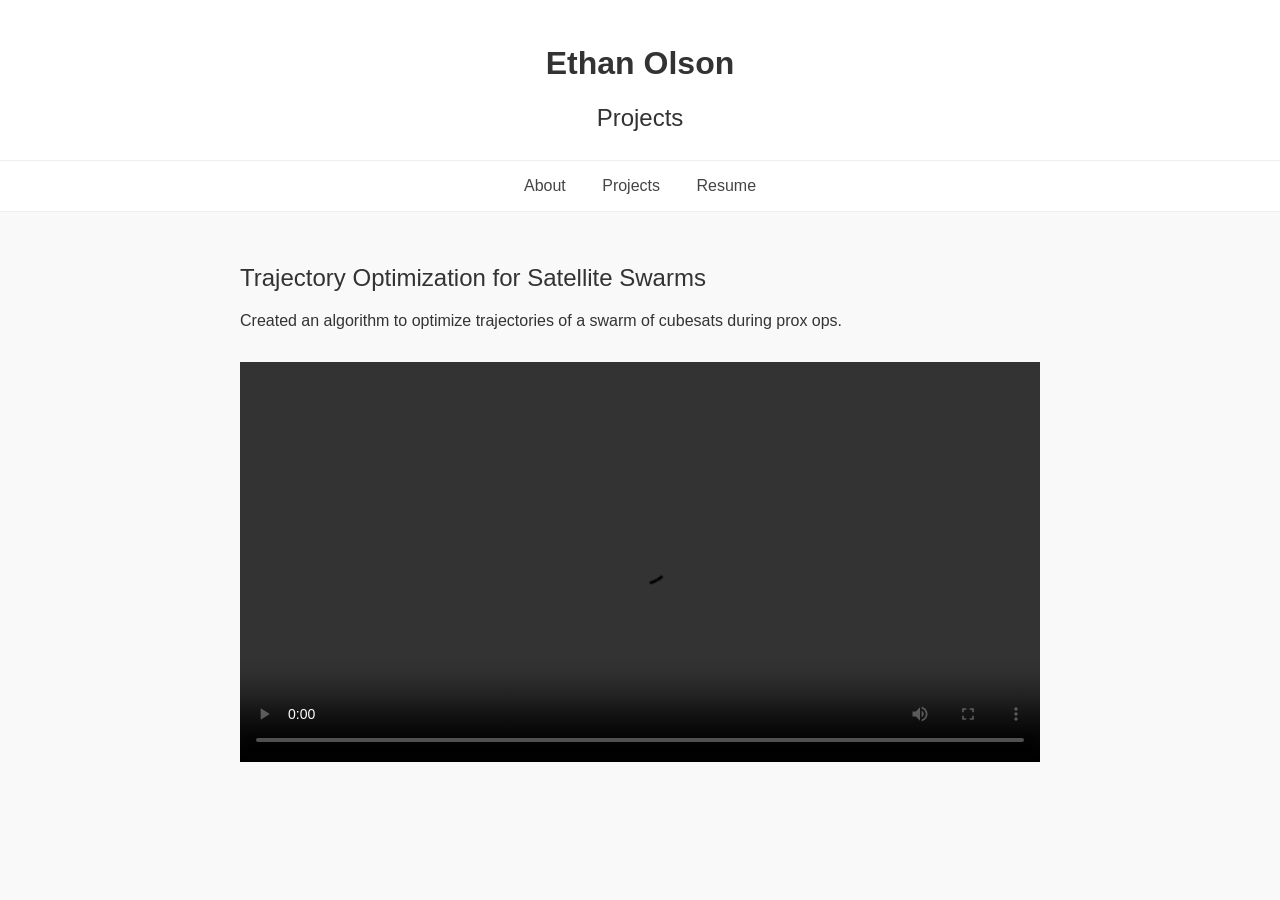
==== projects.html @ 3deae911 "Create projects.html" ====
<!DOCTYPE html>
<html lang="en">
<head>
  <meta charset="UTF-8" />
  <meta name="viewport" content="width=device-width, initial-scale=1.0" />
  <title>Projects | Ethan Olson</title>
  <link rel="icon" href="icons8-satellite-48.png" type="image/png" />
  <style>
    body {
      font-family: 'Helvetica Neue', sans-serif;
      background: #f9f9f9;
      color: #333;
      margin: 0;
    }
    header, nav {
      text-align: center;
      background: #fff;
      padding: 1.5rem 0 0.5rem;
    }
    nav {
      padding: 1rem 0;
      border-top: 1px solid #eee;
      border-bottom: 1px solid #eee;
    }
    nav a {
      margin: 0 1rem;
      text-decoration: none;
      color: #444;
      font-weight: 500;
    }
    nav a:hover {
      color: #007acc;
    }
    main {
      padding: 2rem;
      max-width: 800px;
      margin: 0 auto;
    }
    h2 {
      font-weight: 500;
    }
    video {
      margin-top: 1rem;
      width: 100%;
    }
  </style>
</head>
<body>
  <header>
    <h1>Ethan Olson</h1>
    <h2>Projects</h2>
  </header>
  <nav>
    <a href="index.html">About</a>
    <a href="projects.html">Projects</a>
    <a href="resume.html">Resume</a>
  </nav>
  <main>
    <section>
      <h2>Trajectory Optimization for Satellite Swarms</h2>
      <p>Created an algorithm to optimize trajectories of a swarm of cubesats during prox ops.</p>
      <video controls>
        <source src="TrajOptMission.mp4" type="video/mp4" />
        Your browser does not support the video tag.
      </video>
    </section>
  </main>
</body>
</html>
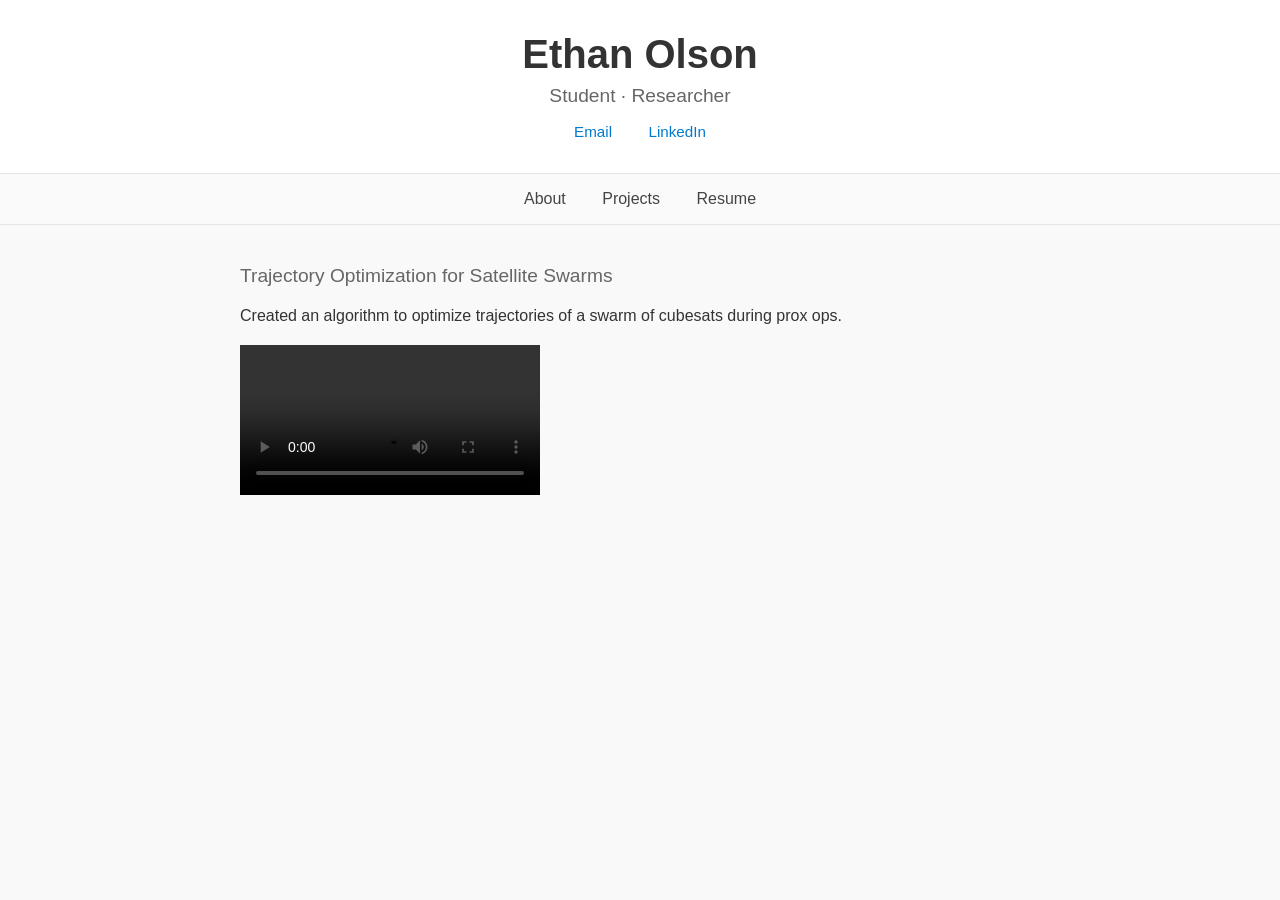
==== commit b93ff439: "Update projects.html" ====
--- a/projects.html
+++ b/projects.html
@@ -3,52 +3,96 @@
 <head>
   <meta charset="UTF-8" />
   <meta name="viewport" content="width=device-width, initial-scale=1.0" />
-  <title>Projects | Ethan Olson</title>
+  <title>Ethan Olson</title>
   <link rel="icon" href="icons8-satellite-48.png" type="image/png" />
+
   <style>
     body {
+      margin: 0;
+      padding: 0;
       font-family: 'Helvetica Neue', sans-serif;
-      background: #f9f9f9;
+      background-color: #f9f9f9;
       color: #333;
+    }
+
+    header {
+      background-color: #ffffff;
+      padding: 2rem 0;
+      text-align: center;
+      box-shadow: 0 2px 5px rgba(0, 0, 0, 0.05);
+    }
+
+    h1 {
       margin: 0;
+      font-size: 2.5rem;
+      font-weight: 600;
     }
-    header, nav {
+
+    h2 {
+      margin: 0.5rem 0;
+      font-size: 1.2rem;
+      font-weight: 300;
+      color: #666;
+    }
+
+    .links {
+      margin-top: 1rem;
+    }
+
+    .links a {
+      margin: 0 1rem;
+      text-decoration: none;
+      color: #007acc;
+      font-size: 0.95rem;
+    }
+
+    nav {
       text-align: center;
-      background: #fff;
-      padding: 1.5rem 0 0.5rem;
+      background: #fafafa;
+      padding: 1rem 0;
+      border-top: 1px solid #e5e5e5;
+      border-bottom: 1px solid #e5e5e5;
     }
-    nav {
-      padding: 1rem 0;
-      border-top: 1px solid #eee;
-      border-bottom: 1px solid #eee;
-    }
+
     nav a {
       margin: 0 1rem;
       text-decoration: none;
       color: #444;
       font-weight: 500;
     }
+
     nav a:hover {
       color: #007acc;
     }
+
     main {
       padding: 2rem;
       max-width: 800px;
       margin: 0 auto;
     }
-    h2 {
+
+    section {
+      margin-bottom: 3rem;
+    }
+
+    h3 {
       font-weight: 500;
+      margin-bottom: 0.5rem;
     }
-    video {
-      margin-top: 1rem;
-      width: 100%;
+
+    p {
+      line-height: 1.6;
     }
   </style>
 </head>
 <body>
   <header>
     <h1>Ethan Olson</h1>
-    <h2>Projects</h2>
+    <h2>Student · Researcher</h2>
+    <div class="links">
+      <a href="mailto:olson7@arizona.edu">Email</a>
+      <a href="https://www.linkedin.com/in/ethan-olson-353345222/" target="_blank">LinkedIn</a>
+    </div>
   </header>
   <nav>
     <a href="index.html">About</a>
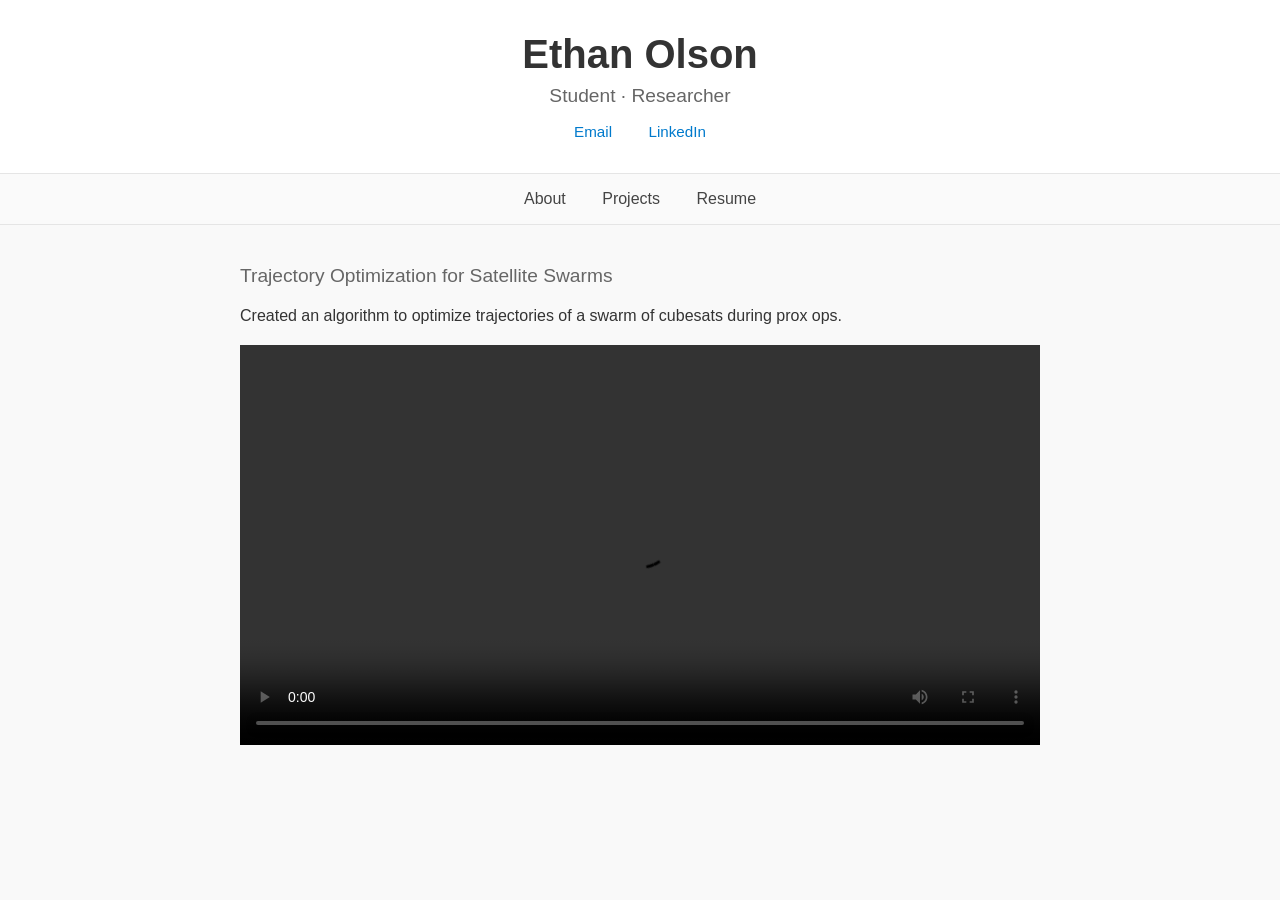
==== commit 5ced67ff: "Update projects.html" ====
--- a/projects.html
+++ b/projects.html
@@ -103,7 +103,7 @@
     <section>
       <h2>Trajectory Optimization for Satellite Swarms</h2>
       <p>Created an algorithm to optimize trajectories of a swarm of cubesats during prox ops.</p>
-      <video controls>
+      <video width="100%" controls>
         <source src="TrajOptMission.mp4" type="video/mp4" />
         Your browser does not support the video tag.
       </video>
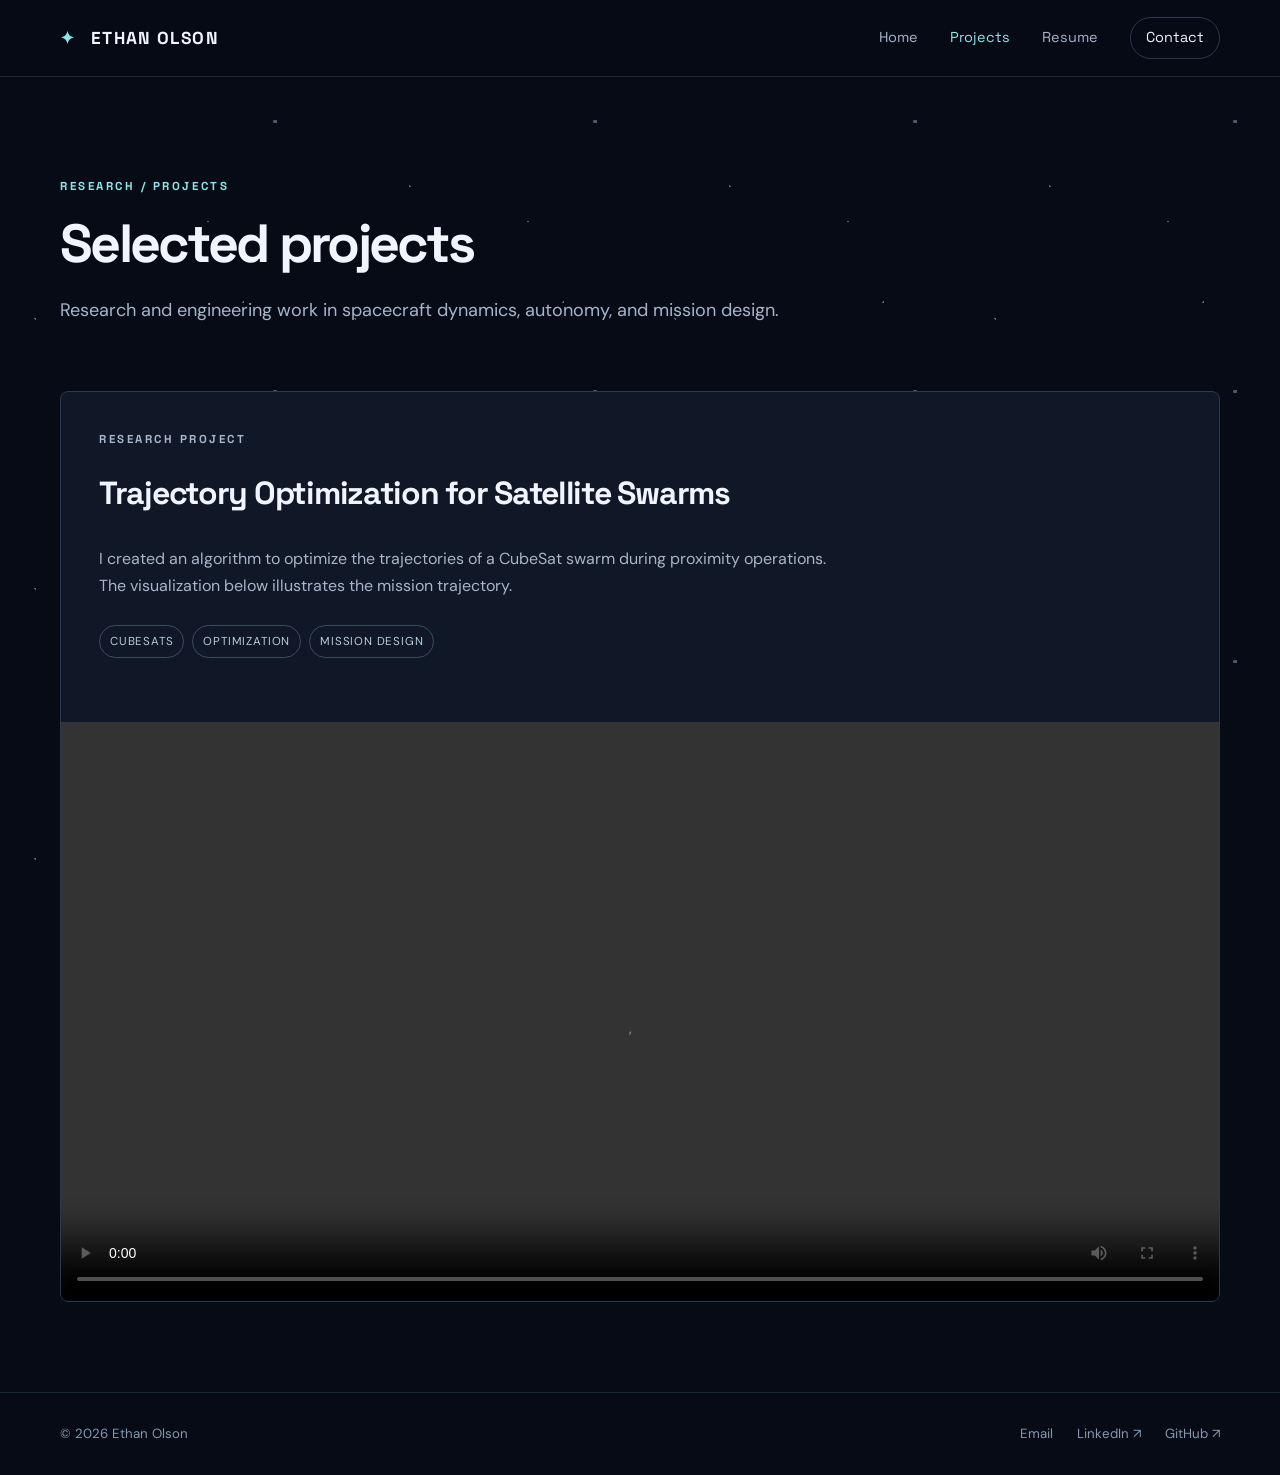
==== commit f4ad3d75: "Redesign personal website with professional space theme" ====
--- a/projects.html
+++ b/projects.html
@@ -1,113 +1,3 @@
-<!DOCTYPE html>
-<html lang="en">
-<head>
-  <meta charset="UTF-8" />
-  <meta name="viewport" content="width=device-width, initial-scale=1.0" />
-  <title>Ethan Olson</title>
-  <link rel="icon" href="icons8-satellite-48.png" type="image/png" />
-
-  <style>
-    body {
-      margin: 0;
-      padding: 0;
-      font-family: 'Helvetica Neue', sans-serif;
-      background-color: #f9f9f9;
-      color: #333;
-    }
-
-    header {
-      background-color: #ffffff;
-      padding: 2rem 0;
-      text-align: center;
-      box-shadow: 0 2px 5px rgba(0, 0, 0, 0.05);
-    }
-
-    h1 {
-      margin: 0;
-      font-size: 2.5rem;
-      font-weight: 600;
-    }
-
-    h2 {
-      margin: 0.5rem 0;
-      font-size: 1.2rem;
-      font-weight: 300;
-      color: #666;
-    }
-
-    .links {
-      margin-top: 1rem;
-    }
-
-    .links a {
-      margin: 0 1rem;
-      text-decoration: none;
-      color: #007acc;
-      font-size: 0.95rem;
-    }
-
-    nav {
-      text-align: center;
-      background: #fafafa;
-      padding: 1rem 0;
-      border-top: 1px solid #e5e5e5;
-      border-bottom: 1px solid #e5e5e5;
-    }
-
-    nav a {
-      margin: 0 1rem;
-      text-decoration: none;
-      color: #444;
-      font-weight: 500;
-    }
-
-    nav a:hover {
-      color: #007acc;
-    }
-
-    main {
-      padding: 2rem;
-      max-width: 800px;
-      margin: 0 auto;
-    }
-
-    section {
-      margin-bottom: 3rem;
-    }
-
-    h3 {
-      font-weight: 500;
-      margin-bottom: 0.5rem;
-    }
-
-    p {
-      line-height: 1.6;
-    }
-  </style>
-</head>
-<body>
-  <header>
-    <h1>Ethan Olson</h1>
-    <h2>Student · Researcher</h2>
-    <div class="links">
-      <a href="mailto:olson7@arizona.edu">Email</a>
-      <a href="https://www.linkedin.com/in/ethan-olson-353345222/" target="_blank">LinkedIn</a>
-    </div>
-  </header>
-  <nav>
-    <a href="index.html">About</a>
-    <a href="projects.html">Projects</a>
-    <a href="resume.html">Resume</a>
-  </nav>
-  <main>
-    <section>
-      <h2>Trajectory Optimization for Satellite Swarms</h2>
-      <p>Created an algorithm to optimize trajectories of a swarm of cubesats during prox ops.</p>
-      <video width="100%" controls>
-        <source src="TrajOptMission.mp4" type="video/mp4" />
-        Your browser does not support the video tag.
-      </video>
-    </section>
-  </main>
-</body>
-</html>
+<!doctype html>
+<html lang="en"><head><meta charset="utf-8"><meta name="viewport" content="width=device-width,initial-scale=1"><meta name="theme-color" content="#070b16"><meta name="description" content="Explore Ethan Olson's spacecraft research projects."><title>Projects | Ethan Olson</title><link rel="icon" href="https://raw.githubusercontent.com/artemis-17/Website/main/icons8-satellite-48.png" type="image/png"><link rel="stylesheet" href="style.css"></head><body><header class="site-header"><div class="shell header-inner"><a class="brand" href="index.html"><span class="brand-mark">✦</span> ETHAN OLSON</a><nav class="nav" aria-label="Main navigation"><a href="index.html">Home</a><a href="projects.html" aria-current="page">Projects</a><a href="resume.html">Resume</a><a class="contact-link" href="mailto:olson7@arizona.edu">Contact</a></nav></div></header><main class="shell"><section class="page-hero"><p class="eyebrow">Research / Projects</p><h1>Selected projects</h1><p>Research and engineering work in spacecraft dynamics, autonomy, and mission design.</p></section><article class="project-panel"><div class="project-content"><p class="eyebrow">Research project</p><h2>Trajectory Optimization for Satellite Swarms</h2><p>I created an algorithm to optimize the trajectories of a CubeSat swarm during proximity operations. The visualization below illustrates the mission trajectory.</p><div class="tag-row"><span class="tag">CUBESATS</span><span class="tag">OPTIMIZATION</span><span class="tag">MISSION DESIGN</span></div></div><video class="project-video" controls preload="metadata" playsinline aria-label="Satellite swarm trajectory optimization mission visualization"><source src="https://raw.githubusercontent.com/artemis-17/Website/main/TrajOptMission.mp4" type="video/mp4">Your browser does not support embedded video. <a href="https://github.com/artemis-17/Website/blob/main/TrajOptMission.mp4">View the mission video</a>.</video></article></main><footer class="footer"><div class="shell footer-inner"><span>© <span id="year">2026</span> Ethan Olson</span><div class="footer-links"><a href="mailto:olson7@arizona.edu">Email</a><a href="https://www.linkedin.com/in/ethan-olson-353345222/" target="_blank" rel="noopener noreferrer">LinkedIn ↗</a><a href="https://github.com/artemis-17" target="_blank" rel="noopener noreferrer">GitHub ↗</a></div></div></footer><script>document.getElementById('year').textContent=new Date().getFullYear()</script></body></html>
+
--- a/style.css
+++ b/style.css
@@ -0,0 +1,23 @@
+@import url('https://fonts.googleapis.com/css2?family=DM+Sans:wght@400;500;600;700&family=Space+Grotesk:wght@400;500;600;700&display=swap');
+:root{color-scheme:dark;--bg:#070b16;--panel:#101827;--line:#2b3850;--text:#f1f5ff;--muted:#a7b5ca;--cyan:#88e8eb;--gold:#efc18f}
+*{box-sizing:border-box}html{scroll-behavior:smooth}body{margin:0;background:var(--bg);color:var(--text);font-family:'DM Sans',sans-serif;line-height:1.65;overflow-x:hidden}body:before{content:'';position:fixed;inset:0;pointer-events:none;z-index:-1;background-image:radial-gradient(1px 1px at 11% 18%,#fff 98%,transparent),radial-gradient(1px 1px at 76% 12%,#fff 98%,transparent),radial-gradient(2px 2px at 86% 45%,#b4d3ff 98%,transparent),radial-gradient(1px 1px at 28% 69%,#fff 98%,transparent),radial-gradient(1px 1px at 65% 82%,#fff 98%,transparent);background-size:320px 270px;opacity:.38}a{color:inherit;text-decoration:none}a:focus-visible{outline:2px solid var(--cyan);outline-offset:5px}h1,h2,h3,p{margin-top:0}h1,h2,h3,.brand,.nav{font-family:'Space Grotesk',sans-serif}.shell{width:min(1160px,calc(100% - 48px));margin:auto}.site-header{border-bottom:1px solid rgba(145,184,218,.16);background:rgba(7,11,22,.8);backdrop-filter:blur(16px);position:sticky;top:0;z-index:5}.header-inner{display:flex;justify-content:space-between;align-items:center;min-height:76px;gap:24px}.brand{font-size:1.08rem;font-weight:700;letter-spacing:.08em}.brand-mark{color:var(--cyan);margin-right:10px}.nav{display:flex;align-items:center;gap:32px;font-size:.9rem;color:var(--muted)}.nav a:hover,.nav a[aria-current=page]{color:var(--cyan)}.nav .contact-link{color:var(--text);border:1px solid var(--line);padding:8px 15px;border-radius:999px}.eyebrow{font-family:'Space Grotesk',sans-serif;text-transform:uppercase;letter-spacing:.22em;font-size:.72rem;font-weight:700;color:var(--cyan);margin-bottom:18px}.hero{position:relative;min-height:660px;display:grid;grid-template-columns:1.1fr .9fr;align-items:center;gap:30px;padding:72px 0 96px}.hero-copy{position:relative;z-index:2}.hero h1{font-size:clamp(3.6rem,7vw,6.8rem);line-height:1.02;letter-spacing:-.075em;margin-bottom:27px;max-width:760px}.hero h1 em{font-style:normal;color:var(--cyan)}.lede{font-size:1.14rem;color:var(--muted);max-width:560px}.actions{display:flex;gap:14px;flex-wrap:wrap;margin-top:35px}.button{display:inline-flex;align-items:center;justify-content:center;gap:10px;min-height:48px;padding:11px 22px;border-radius:5px;font-family:'Space Grotesk',sans-serif;font-size:.87rem;font-weight:700;transition:transform .2s,background .2s}.button:hover{transform:translateY(-3px)}.button.primary{background:var(--cyan);color:#06121b}.button.secondary{border:1px solid #52657e;color:var(--text)}.button.secondary:hover{background:#182438}.orbit-art{height:480px;position:relative;overflow:visible}.orbit-art:before{content:'';position:absolute;width:490px;height:490px;border:1px solid rgba(122,179,214,.22);border-radius:50%;left:50%;top:50%;transform:translate(-50%,-50%) rotate(-24deg) scaleY(.58)}.orbit-art:after{content:'';position:absolute;width:660px;height:660px;border:1px solid rgba(122,179,214,.11);border-radius:50%;left:50%;top:50%;transform:translate(-50%,-50%) rotate(-24deg) scaleY(.58)}.planet{position:absolute;width:340px;height:340px;left:50%;top:50%;transform:translate(-50%,-50%);border-radius:50%;background:radial-gradient(circle at 28% 26%,#c3f0ea 0%,#67b4bd 18%,#2e718b 42%,#173a66 65%,#091529 82%);box-shadow:inset -32px -25px 38px rgba(2,9,29,.6),0 0 70px rgba(75,177,207,.22),0 0 160px rgba(30,119,178,.12)}.planet:after{content:'';position:absolute;inset:12%;border-radius:50%;background:repeating-linear-gradient(160deg,transparent 0 35px,rgba(190,239,227,.07) 38px 48px,transparent 56px 80px);filter:blur(9px)}.moon{position:absolute;width:28px;height:28px;border-radius:50%;top:16%;right:10%;background:radial-gradient(circle at 30% 30%,#fff,#aac4d4 45%,#4d6479);box-shadow:0 0 18px #b0e2ed}.satellite{position:absolute;left:6%;bottom:16%;font-size:35px;transform:rotate(-30deg);filter:drop-shadow(0 0 12px #86dce8)}.art-label{position:absolute;right:0;bottom:10%;font-family:'Space Grotesk',sans-serif;font-size:.7rem;letter-spacing:.2em;color:#89a4bb}.section{padding:88px 0;border-top:1px solid rgba(145,184,218,.16)}.section-heading{display:flex;justify-content:space-between;align-items:end;gap:30px;margin-bottom:34px}.section h2,.page-hero h1{font-size:clamp(2.2rem,4.2vw,4rem);line-height:1.12;letter-spacing:-.05em;margin-bottom:0}.section-intro{max-width:580px;color:var(--muted)}.text-link{color:var(--cyan);font-family:'Space Grotesk',sans-serif;font-weight:700;font-size:.88rem;white-space:nowrap}.text-link:hover{text-decoration:underline}.grid{display:grid;grid-template-columns:repeat(3,1fr);gap:18px}.card{background:linear-gradient(145deg,rgba(25,39,61,.9),rgba(12,20,34,.9));border:1px solid var(--line);border-radius:8px;padding:28px;min-height:230px}.card .number{font-family:'Space Grotesk',sans-serif;color:var(--gold);font-size:.72rem;letter-spacing:.16em}.card h3{font-size:1.35rem;line-height:1.25;margin:32px 0 12px}.card p{color:var(--muted);font-size:.94rem;margin-bottom:0}.feature{display:grid;grid-template-columns:1fr 1fr;gap:48px;align-items:center}.feature-visual{background:radial-gradient(circle at 50% 55%,rgba(44,166,191,.25),transparent 54%),#111d31;border:1px solid var(--line);border-radius:8px;min-height:330px;display:grid;place-items:center;position:relative;overflow:hidden}.feature-visual .ring{width:240px;height:240px;border:1px dashed #5493a9;border-radius:50%;position:absolute;transform:rotate(-24deg) scaleY(.5)}.feature-visual .ring:nth-child(2){width:320px;height:320px;transform:rotate(25deg) scaleY(.55)}.feature-visual .core{width:90px;height:90px;border-radius:50%;background:radial-gradient(circle at 28% 26%,#b8e9e3,#3b8c9c 48%,#152849);box-shadow:0 0 30px #489bb077}.feature-visual .node{position:absolute;width:9px;height:9px;border-radius:50%;background:var(--cyan);box-shadow:0 0 15px var(--cyan)}.feature-visual .node.one{top:25%;left:29%}.feature-visual .node.two{top:65%;right:22%}.feature-visual .node.three{bottom:21%;left:40%}.feature-copy p{color:var(--muted)}.tag-row{display:flex;gap:8px;flex-wrap:wrap;margin:26px 0}.tag{font-size:.72rem;letter-spacing:.07em;border:1px solid #3a4e62;color:#b8ccda;border-radius:50px;padding:6px 10px}.cta{background:linear-gradient(110deg,#172c42,#101928);border:1px solid #38536a;border-radius:8px;padding:50px;display:flex;align-items:center;justify-content:space-between;gap:26px}.cta h2{font-size:clamp(2rem,4vw,3.2rem);letter-spacing:-.05em;margin-bottom:8px}.cta p{color:var(--muted);margin:0}.footer{border-top:1px solid rgba(145,184,218,.16);padding:30px 0;color:#8598ae;font-size:.83rem}.footer-inner{display:flex;justify-content:space-between;gap:24px}.footer-links{display:flex;gap:24px}.footer a:hover{color:var(--cyan)}.page-hero{padding:100px 0 65px;max-width:780px}.page-hero p:last-child{font-size:1.13rem;color:var(--muted);margin:22px 0 0}.project-panel{border:1px solid var(--line);background:#101827;border-radius:8px;overflow:hidden;margin-bottom:90px}.project-content{padding:38px}.project-content h2{font-size:2rem;letter-spacing:-.04em}.project-content p{color:var(--muted);max-width:750px}.project-video{width:100%;display:block;max-height:620px;background:#070b16}.resume-list{display:grid;gap:16px;margin-bottom:90px}.resume-item{padding:28px;border:1px solid var(--line);background:var(--panel);border-radius:8px;display:grid;grid-template-columns:180px 1fr;gap:20px}.resume-item .label{color:var(--cyan);font-family:'Space Grotesk',sans-serif;font-size:.8rem;text-transform:uppercase;letter-spacing:.15em}.resume-item h2{font-size:1.3rem;margin-bottom:8px}.resume-item p{color:var(--muted);margin:0}.note{font-size:.85rem;color:var(--muted);margin-top:20px}@media(max-width:800px){.hero{grid-template-columns:1fr;min-height:auto;padding:80px 0 35px}.orbit-art{height:360px;grid-row:1}.planet{width:260px;height:260px}.orbit-art:before{width:360px;height:360px}.orbit-art:after{width:450px;height:450px}.hero-copy{text-align:center}.lede{margin:auto}.actions{justify-content:center}.grid,.feature{grid-template-columns:1fr}.feature-visual{min-height:270px}.section{padding:65px 0}}@media(max-width:560px){.shell{width:min(100% - 32px,1160px)}.header-inner{min-height:68px}.brand{font-size:.92rem}.nav{gap:15px;font-size:.78rem}.nav .contact-link{display:none}.hero h1{font-size:3.6rem}.orbit-art{height:310px}.planet{width:225px;height:225px}.orbit-art:before{width:315px;height:315px}.orbit-art:after{width:390px;height:390px}.section-heading{display:block}.section-heading .text-link{display:inline-block;margin-top:16px}.cta{padding:30px;display:block}.cta .button{margin-top:25px}.footer-inner{display:block}.footer-links{margin-top:12px}.resume-item{grid-template-columns:1fr}.page-hero{padding:75px 0 45px}.project-content{padding:24px}}@media(prefers-reduced-motion:reduce){html{scroll-behavior:auto}.button{transition:none}}
+
+/* Professional refinement */
++:root{--bg:#0b1220;--panel:#121d2d;--line:#304056;--cyan:#9bcbd3;--gold:#9bcbd3}
++body{background:var(--bg)}
++body:before{opacity:.15}
++.site-header{background:rgba(11,18,32,.94)}
++.brand{letter-spacing:.035em}
++.brand-mark{font-size:.8em}
++.eyebrow{letter-spacing:.15em}
++.hero{min-height:600px}
++.hero h1{font-size:clamp(3.1rem,5.8vw,5.6rem);letter-spacing:-.055em}
++.hero h1 em{color:#bbdbe0}
++.orbit-art{opacity:.78}
++.planet{background:radial-gradient(circle at 28% 26%,#b8d9dc 0%,#6a9ba6 20%,#315a73 47%,#1b304f 68%,#0b1729 83%);box-shadow:inset -32px -25px 38px rgba(2,9,29,.65),0 0 70px rgba(75,130,160,.16)}
++.card{background:#121d2d;min-height:210px}
++.card h3{margin-top:25px}
++.cta{background:#132238}
++.button.primary{background:#b5d6dc}
++@media(max-width:800px){.hero{min-height:auto}}
++
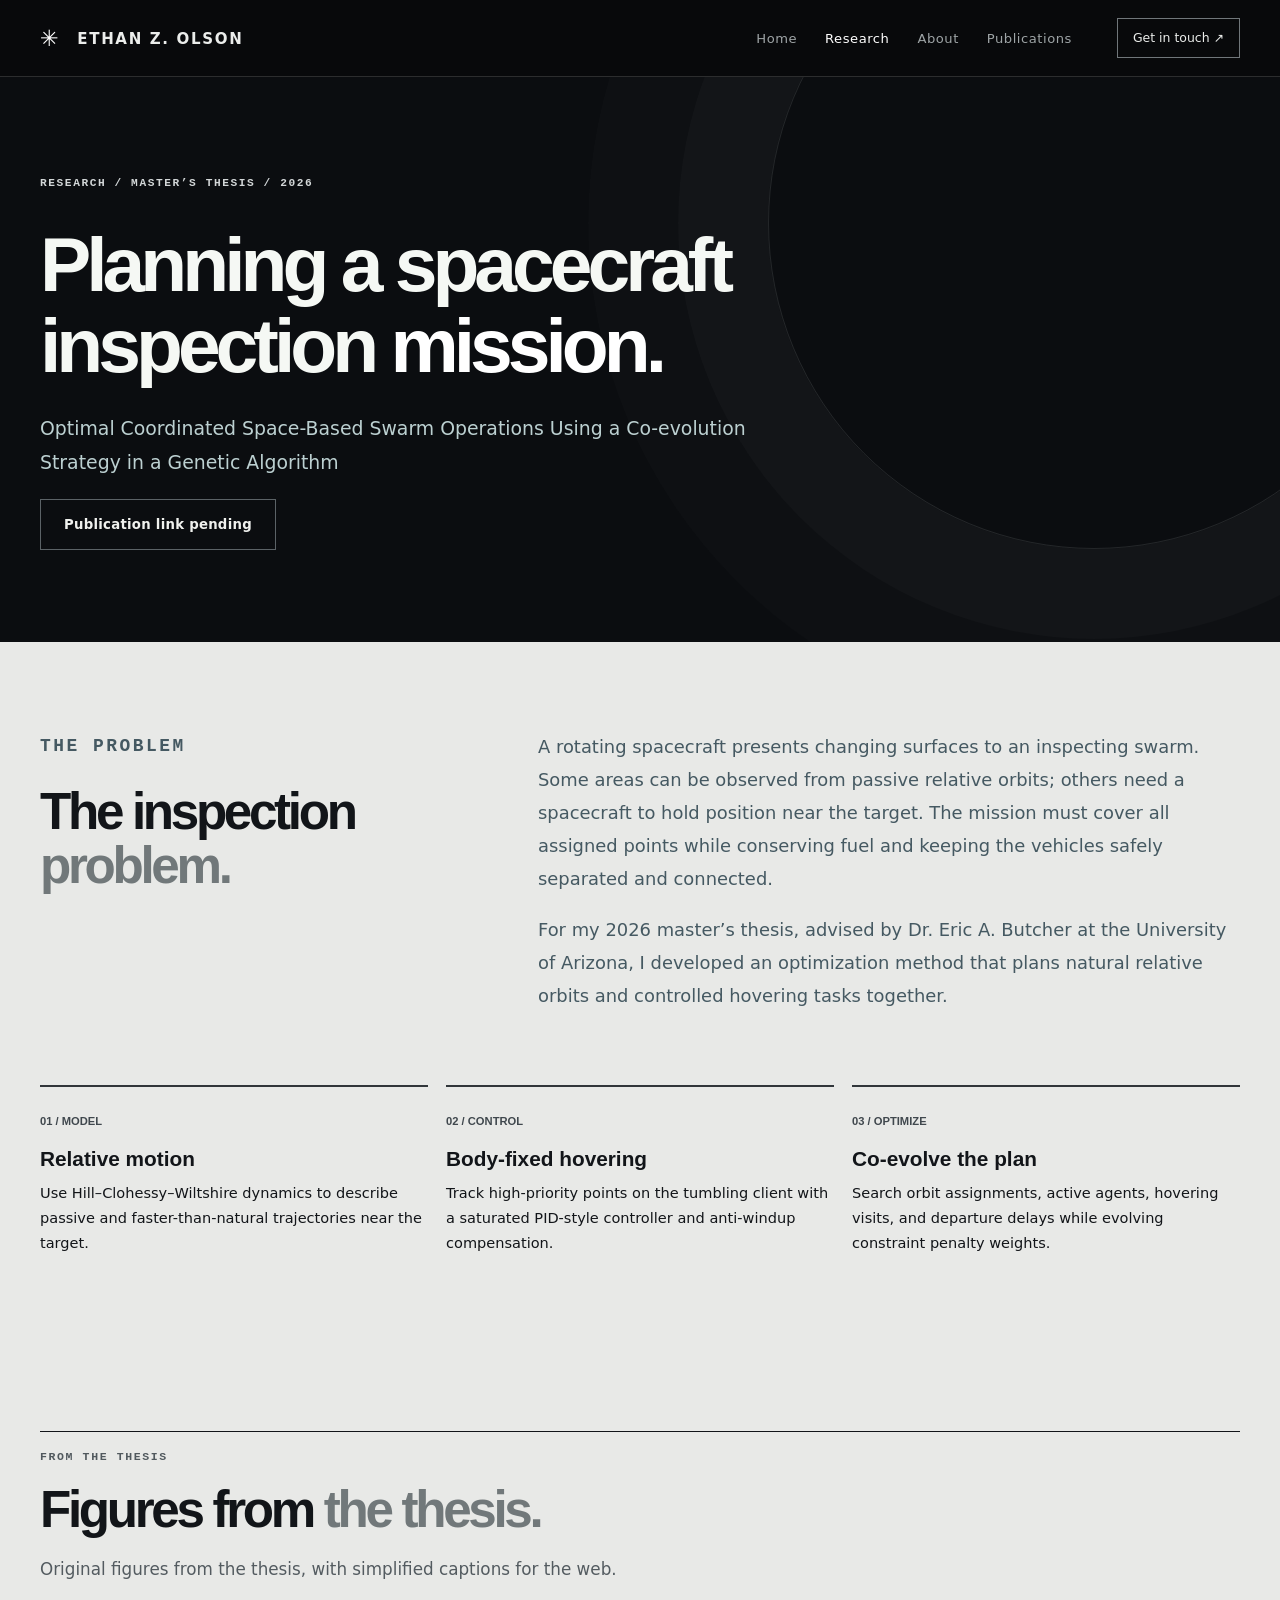
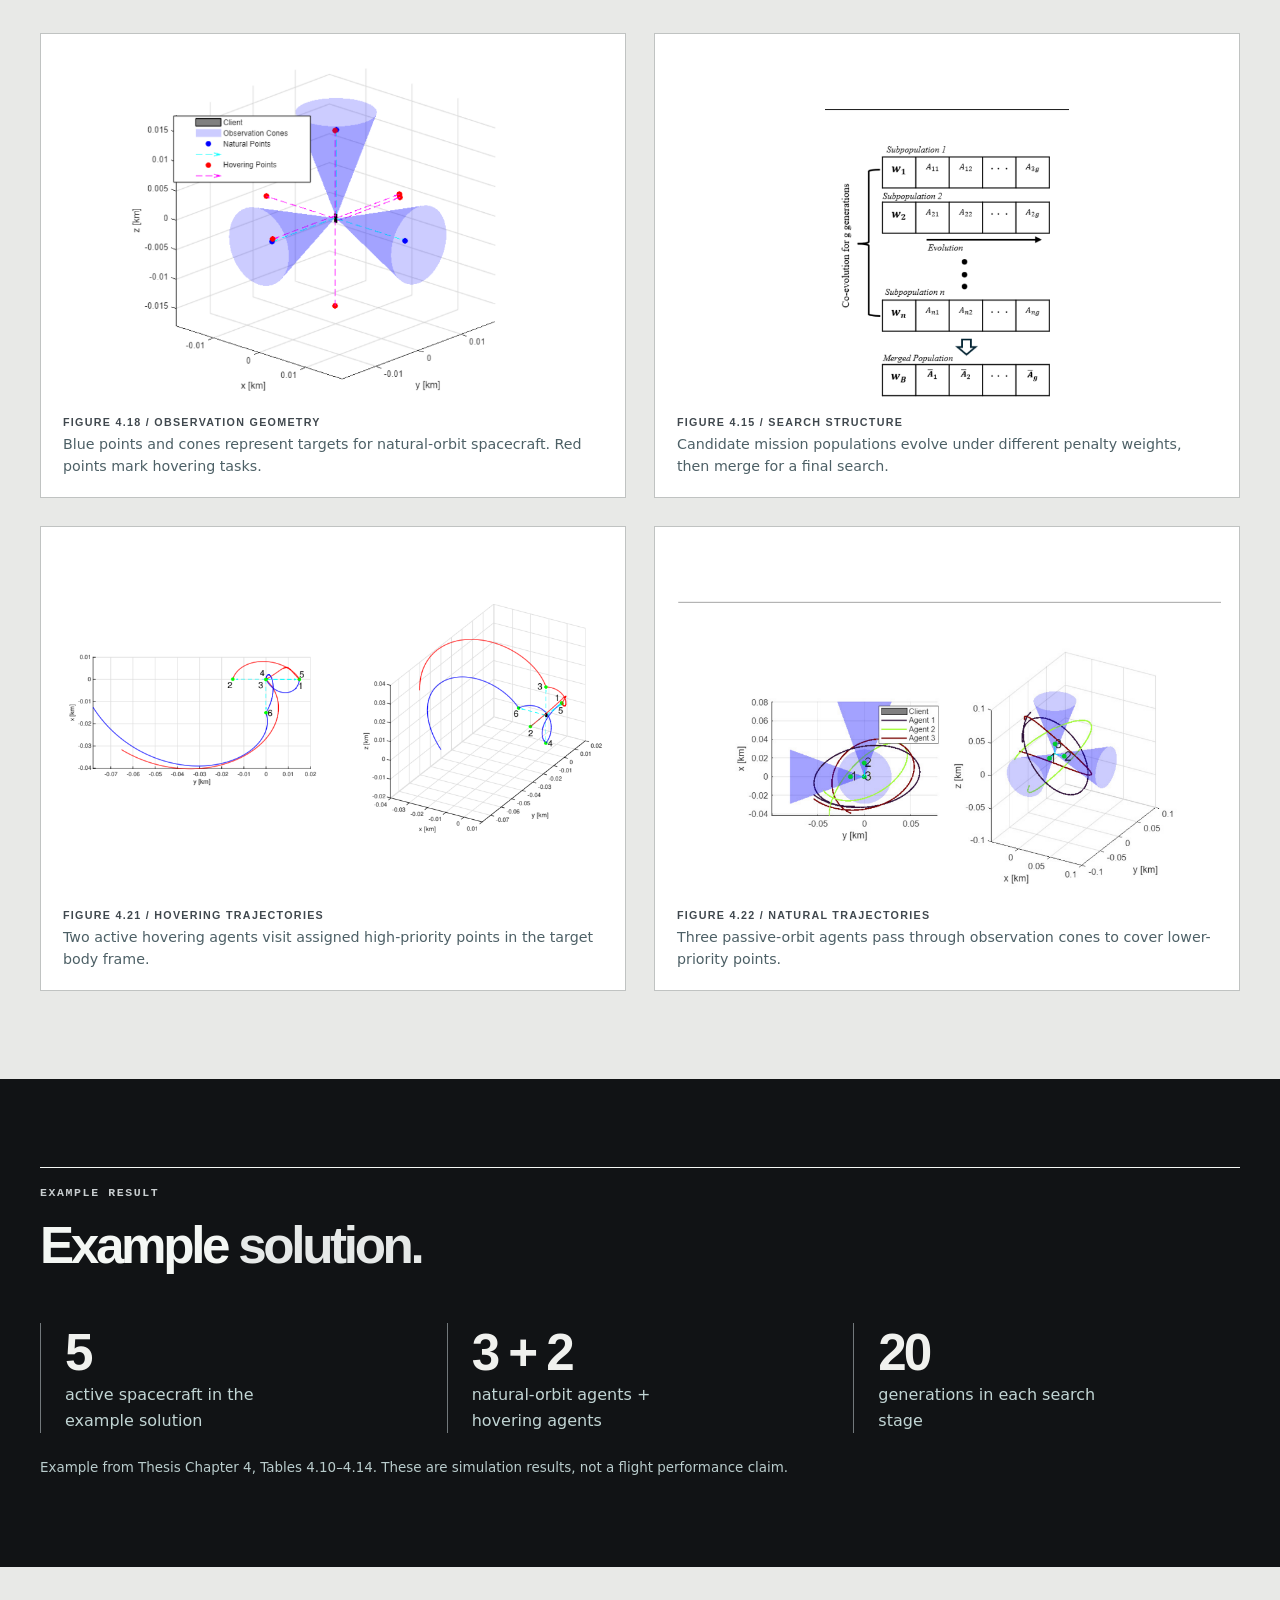
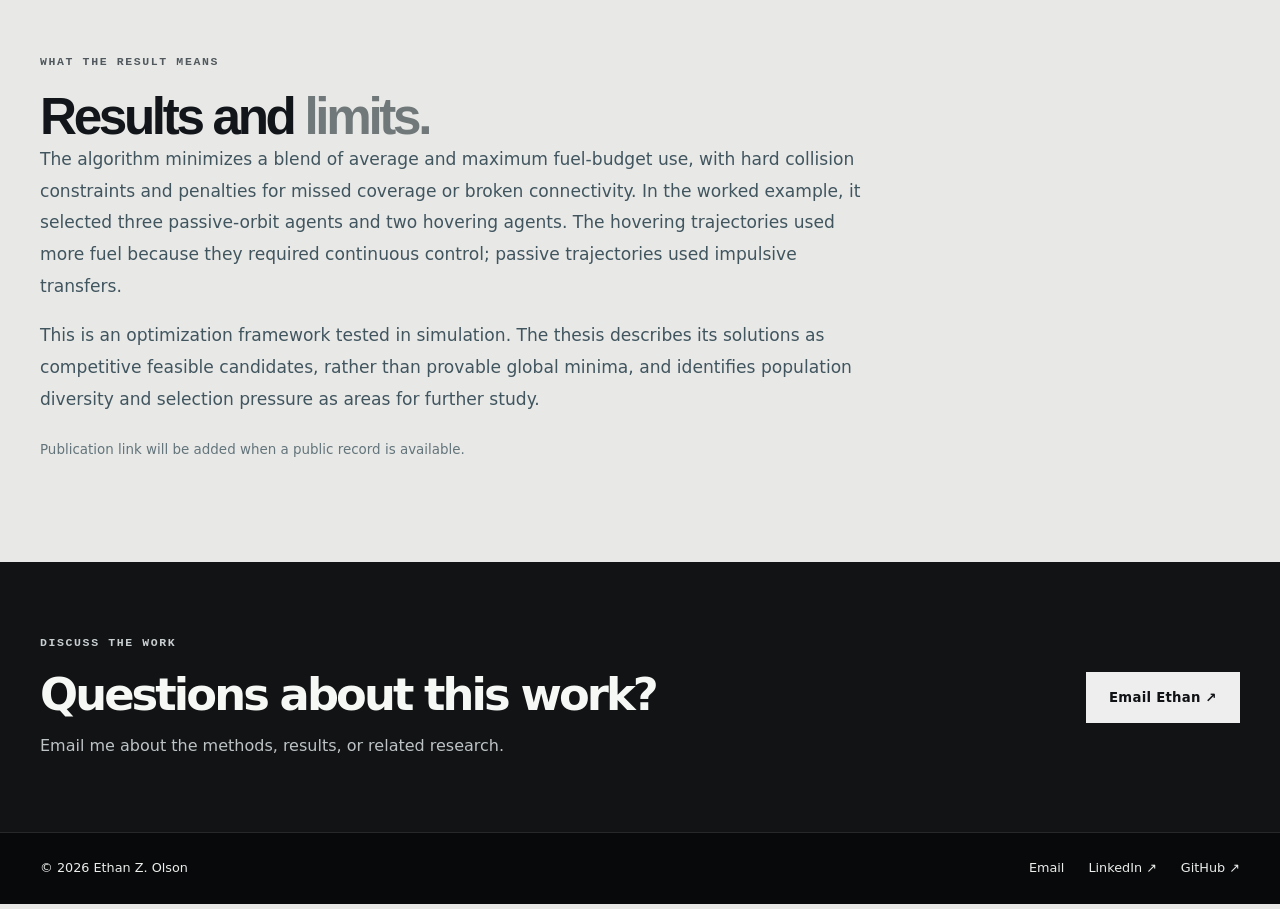
==== commit 351caf3c: "Redesign research site with interactive relative orbit simulator" ====
--- a/projects.html
+++ b/projects.html
@@ -1,3 +1,14 @@
-<!doctype html>
-<html lang="en"><head><meta charset="utf-8"><meta name="viewport" content="width=device-width,initial-scale=1"><meta name="theme-color" content="#070b16"><meta name="description" content="Explore Ethan Olson's spacecraft research projects."><title>Projects | Ethan Olson</title><link rel="icon" href="https://raw.githubusercontent.com/artemis-17/Website/main/icons8-satellite-48.png" type="image/png"><link rel="stylesheet" href="style.css"></head><body><header class="site-header"><div class="shell header-inner"><a class="brand" href="index.html"><span class="brand-mark">✦</span> ETHAN OLSON</a><nav class="nav" aria-label="Main navigation"><a href="index.html">Home</a><a href="projects.html" aria-current="page">Projects</a><a href="resume.html">Resume</a><a class="contact-link" href="mailto:olson7@arizona.edu">Contact</a></nav></div></header><main class="shell"><section class="page-hero"><p class="eyebrow">Research / Projects</p><h1>Selected projects</h1><p>Research and engineering work in spacecraft dynamics, autonomy, and mission design.</p></section><article class="project-panel"><div class="project-content"><p class="eyebrow">Research project</p><h2>Trajectory Optimization for Satellite Swarms</h2><p>I created an algorithm to optimize the trajectories of a CubeSat swarm during proximity operations. The visualization below illustrates the mission trajectory.</p><div class="tag-row"><span class="tag">CUBESATS</span><span class="tag">OPTIMIZATION</span><span class="tag">MISSION DESIGN</span></div></div><video class="project-video" controls preload="metadata" playsinline aria-label="Satellite swarm trajectory optimization mission visualization"><source src="https://raw.githubusercontent.com/artemis-17/Website/main/TrajOptMission.mp4" type="video/mp4">Your browser does not support embedded video. <a href="https://github.com/artemis-17/Website/blob/main/TrajOptMission.mp4">View the mission video</a>.</video></article></main><footer class="footer"><div class="shell footer-inner"><span>© <span id="year">2026</span> Ethan Olson</span><div class="footer-links"><a href="mailto:olson7@arizona.edu">Email</a><a href="https://www.linkedin.com/in/ethan-olson-353345222/" target="_blank" rel="noopener noreferrer">LinkedIn ↗</a><a href="https://github.com/artemis-17" target="_blank" rel="noopener noreferrer">GitHub ↗</a></div></div></footer><script>document.getElementById('year').textContent=new Date().getFullYear()</script></body></html>
-
+<!doctype html>
+<html lang="en"><head><meta charset="utf-8"><meta name="viewport" content="width=device-width,initial-scale=1"><meta name="theme-color" content="#081421"><meta name="description" content="Read Ethan Z. Olson's research on coordinated spacecraft swarm inspection of a tumbling target."><title>Research — Ethan Z. Olson</title><link rel="icon" href="icons8-satellite-48.png"><link rel="stylesheet" href="style.css"><script src="swarm.js" defer></script></head><body><a class="skip-link" href="#main">Skip to content</a><header class="site-header"><div class="shell header-inner"><a class="brand" href="index.html"><span class="brand-symbol">✳</span> ETHAN Z. OLSON</a><nav class="nav" aria-label="Main navigation"><a href="index.html">Home</a><a href="projects.html" aria-current="page">Research</a><a href="resume.html">About</a><a href="index.html#publications">Publications</a></nav><a class="header-contact" href="mailto:olson7@arizona.edu">Get in touch ↗</a></div></header>
+<main id="main"><section class="page-hero"><div class="shell"><p class="breadcrumb">RESEARCH / MASTER’S THESIS / 2026</p><h1 class="page-title">Planning a spacecraft inspection <em>mission.</em></h1><p class="page-lede">Optimal Coordinated Space-Based Swarm Operations Using a Co-evolution Strategy in a Genetic Algorithm</p><!-- TODO: Replace with verified AAS paper or University of Arizona thesis repository URL when available. --><span class="button button-ghost button-pending">Publication link pending</span></div></section>
+<section class="section section-paper"><div class="shell"><div class="research-intro"><div><p class="eyebrow">THE PROBLEM</p><h2 class="display-title">The inspection <i>problem.</i></h2></div><div><p>A rotating spacecraft presents changing surfaces to an inspecting swarm. Some areas can be observed from passive relative orbits; others need a spacecraft to hold position near the target. The mission must cover all assigned points while conserving fuel and keeping the vehicles safely separated and connected.</p><p>For my 2026 master’s thesis, advised by Dr. Eric A. Butcher at the University of Arizona, I developed an optimization method that plans natural relative orbits and controlled hovering tasks together.</p></div></div><div class="research-steps"><div class="research-step"><span>01 / MODEL</span><h3>Relative motion</h3><p>Use Hill–Clohessy–Wiltshire dynamics to describe passive and faster-than-natural trajectories near the target.</p></div><div class="research-step"><span>02 / CONTROL</span><h3>Body-fixed hovering</h3><p>Track high-priority points on the tumbling client with a saturated PID-style controller and anti-windup compensation.</p></div><div class="research-step"><span>03 / OPTIMIZE</span><h3>Co-evolve the plan</h3><p>Search orbit assignments, active agents, hovering visits, and departure delays while evolving constraint penalty weights.</p></div></div></div></section>
+<section class="section section-paper"><div class="shell"><div class="section-top"><p class="eyebrow">FROM THE THESIS</p><h2 class="display-title">Figures from <i>the thesis.</i></h2><p class="section-sub">Original figures from the thesis, with simplified captions for the web.</p></div><div class="figure-grid">
+<figure class="research-figure"><img src="assets/thesis-point-selections.png" alt="Observation cones and natural and hovering points around a spacecraft target"><figcaption><strong>FIGURE 4.18 / OBSERVATION GEOMETRY</strong>Blue points and cones represent targets for natural-orbit spacecraft. Red points mark hovering tasks.</figcaption></figure>
+<figure class="research-figure"><img src="assets/thesis-coevolution.png" alt="Co-evolution diagram showing separate subpopulations merging after weight selection"><figcaption><strong>FIGURE 4.15 / SEARCH STRUCTURE</strong>Candidate mission populations evolve under different penalty weights, then merge for a final search.</figcaption></figure>
+<figure class="research-figure"><img src="assets/thesis-hovering-trajectories.png" alt="Red and blue hovering spacecraft trajectories and high-priority target points"><figcaption><strong>FIGURE 4.21 / HOVERING TRAJECTORIES</strong>Two active hovering agents visit assigned high-priority points in the target body frame.</figcaption></figure>
+<figure class="research-figure"><img src="assets/thesis-natural-trajectories.png" alt="Three natural-orbit spacecraft trajectories passing through observation cones"><figcaption><strong>FIGURE 4.22 / NATURAL TRAJECTORIES</strong>Three passive-orbit agents pass through observation cones to cover lower-priority points.</figcaption></figure>
+</div></div></section>
+<section class="section section-ink"><div class="shell"><div class="section-top"><p class="eyebrow eyebrow-mint">EXAMPLE RESULT</p><h2 class="display-title">Example <i>solution.</i></h2></div><div class="results-grid"><div class="result-card"><strong>5</strong><span>active spacecraft in the example solution</span></div><div class="result-card"><strong>3 + 2</strong><span>natural-orbit agents + hovering agents</span></div><div class="result-card"><strong>20</strong><span>generations in each search stage</span></div></div><p class="research-note">Example from Thesis Chapter 4, Tables 4.10–4.14. These are simulation results, not a flight performance claim.</p></div></section>
+<section class="section section-paper"><div class="shell"><p class="eyebrow">WHAT THE RESULT MEANS</p><h2 class="display-title">Results and <i>limits.</i></h2><div class="text-block"><p>The algorithm minimizes a blend of average and maximum fuel-budget use, with hard collision constraints and penalties for missed coverage or broken connectivity. In the worked example, it selected three passive-orbit agents and two hovering agents. The hovering trajectories used more fuel because they required continuous control; passive trajectories used impulsive transfers.</p><p>This is an optimization framework tested in simulation. The thesis describes its solutions as competitive feasible candidates, rather than provable global minima, and identifies population diversity and selection pressure as areas for further study.</p></div><!-- TODO: Add verified thesis repository or AAS publication URL here when available. --><p class="quiet-note">Publication link will be added when a public record is available.</p></div></section>
+<section class="contact-band"><div class="shell contact-layout"><div><p class="eyebrow eyebrow-mint">DISCUSS THE WORK</p><h2>Questions about this work?</h2><p>Email me about the methods, results, or related research.</p></div><a class="button button-light" href="mailto:olson7@arizona.edu">Email Ethan ↗</a></div></section></main><footer class="footer"><div class="shell footer-inner"><span>© <span data-year>2026</span> Ethan Z. Olson</span><div><a href="mailto:olson7@arizona.edu">Email</a><a href="https://www.linkedin.com/in/ethan-z-olson-353345222/" target="_blank" rel="noopener noreferrer">LinkedIn ↗</a><a href="https://github.com/artemis-17" target="_blank" rel="noopener noreferrer">GitHub ↗</a></div></div></footer></body></html>
+
--- a/style.css
+++ b/style.css
@@ -1,23 +1,79 @@
-@import url('https://fonts.googleapis.com/css2?family=DM+Sans:wght@400;500;600;700&family=Space+Grotesk:wght@400;500;600;700&display=swap');
-:root{color-scheme:dark;--bg:#070b16;--panel:#101827;--line:#2b3850;--text:#f1f5ff;--muted:#a7b5ca;--cyan:#88e8eb;--gold:#efc18f}
-*{box-sizing:border-box}html{scroll-behavior:smooth}body{margin:0;background:var(--bg);color:var(--text);font-family:'DM Sans',sans-serif;line-height:1.65;overflow-x:hidden}body:before{content:'';position:fixed;inset:0;pointer-events:none;z-index:-1;background-image:radial-gradient(1px 1px at 11% 18%,#fff 98%,transparent),radial-gradient(1px 1px at 76% 12%,#fff 98%,transparent),radial-gradient(2px 2px at 86% 45%,#b4d3ff 98%,transparent),radial-gradient(1px 1px at 28% 69%,#fff 98%,transparent),radial-gradient(1px 1px at 65% 82%,#fff 98%,transparent);background-size:320px 270px;opacity:.38}a{color:inherit;text-decoration:none}a:focus-visible{outline:2px solid var(--cyan);outline-offset:5px}h1,h2,h3,p{margin-top:0}h1,h2,h3,.brand,.nav{font-family:'Space Grotesk',sans-serif}.shell{width:min(1160px,calc(100% - 48px));margin:auto}.site-header{border-bottom:1px solid rgba(145,184,218,.16);background:rgba(7,11,22,.8);backdrop-filter:blur(16px);position:sticky;top:0;z-index:5}.header-inner{display:flex;justify-content:space-between;align-items:center;min-height:76px;gap:24px}.brand{font-size:1.08rem;font-weight:700;letter-spacing:.08em}.brand-mark{color:var(--cyan);margin-right:10px}.nav{display:flex;align-items:center;gap:32px;font-size:.9rem;color:var(--muted)}.nav a:hover,.nav a[aria-current=page]{color:var(--cyan)}.nav .contact-link{color:var(--text);border:1px solid var(--line);padding:8px 15px;border-radius:999px}.eyebrow{font-family:'Space Grotesk',sans-serif;text-transform:uppercase;letter-spacing:.22em;font-size:.72rem;font-weight:700;color:var(--cyan);margin-bottom:18px}.hero{position:relative;min-height:660px;display:grid;grid-template-columns:1.1fr .9fr;align-items:center;gap:30px;padding:72px 0 96px}.hero-copy{position:relative;z-index:2}.hero h1{font-size:clamp(3.6rem,7vw,6.8rem);line-height:1.02;letter-spacing:-.075em;margin-bottom:27px;max-width:760px}.hero h1 em{font-style:normal;color:var(--cyan)}.lede{font-size:1.14rem;color:var(--muted);max-width:560px}.actions{display:flex;gap:14px;flex-wrap:wrap;margin-top:35px}.button{display:inline-flex;align-items:center;justify-content:center;gap:10px;min-height:48px;padding:11px 22px;border-radius:5px;font-family:'Space Grotesk',sans-serif;font-size:.87rem;font-weight:700;transition:transform .2s,background .2s}.button:hover{transform:translateY(-3px)}.button.primary{background:var(--cyan);color:#06121b}.button.secondary{border:1px solid #52657e;color:var(--text)}.button.secondary:hover{background:#182438}.orbit-art{height:480px;position:relative;overflow:visible}.orbit-art:before{content:'';position:absolute;width:490px;height:490px;border:1px solid rgba(122,179,214,.22);border-radius:50%;left:50%;top:50%;transform:translate(-50%,-50%) rotate(-24deg) scaleY(.58)}.orbit-art:after{content:'';position:absolute;width:660px;height:660px;border:1px solid rgba(122,179,214,.11);border-radius:50%;left:50%;top:50%;transform:translate(-50%,-50%) rotate(-24deg) scaleY(.58)}.planet{position:absolute;width:340px;height:340px;left:50%;top:50%;transform:translate(-50%,-50%);border-radius:50%;background:radial-gradient(circle at 28% 26%,#c3f0ea 0%,#67b4bd 18%,#2e718b 42%,#173a66 65%,#091529 82%);box-shadow:inset -32px -25px 38px rgba(2,9,29,.6),0 0 70px rgba(75,177,207,.22),0 0 160px rgba(30,119,178,.12)}.planet:after{content:'';position:absolute;inset:12%;border-radius:50%;background:repeating-linear-gradient(160deg,transparent 0 35px,rgba(190,239,227,.07) 38px 48px,transparent 56px 80px);filter:blur(9px)}.moon{position:absolute;width:28px;height:28px;border-radius:50%;top:16%;right:10%;background:radial-gradient(circle at 30% 30%,#fff,#aac4d4 45%,#4d6479);box-shadow:0 0 18px #b0e2ed}.satellite{position:absolute;left:6%;bottom:16%;font-size:35px;transform:rotate(-30deg);filter:drop-shadow(0 0 12px #86dce8)}.art-label{position:absolute;right:0;bottom:10%;font-family:'Space Grotesk',sans-serif;font-size:.7rem;letter-spacing:.2em;color:#89a4bb}.section{padding:88px 0;border-top:1px solid rgba(145,184,218,.16)}.section-heading{display:flex;justify-content:space-between;align-items:end;gap:30px;margin-bottom:34px}.section h2,.page-hero h1{font-size:clamp(2.2rem,4.2vw,4rem);line-height:1.12;letter-spacing:-.05em;margin-bottom:0}.section-intro{max-width:580px;color:var(--muted)}.text-link{color:var(--cyan);font-family:'Space Grotesk',sans-serif;font-weight:700;font-size:.88rem;white-space:nowrap}.text-link:hover{text-decoration:underline}.grid{display:grid;grid-template-columns:repeat(3,1fr);gap:18px}.card{background:linear-gradient(145deg,rgba(25,39,61,.9),rgba(12,20,34,.9));border:1px solid var(--line);border-radius:8px;padding:28px;min-height:230px}.card .number{font-family:'Space Grotesk',sans-serif;color:var(--gold);font-size:.72rem;letter-spacing:.16em}.card h3{font-size:1.35rem;line-height:1.25;margin:32px 0 12px}.card p{color:var(--muted);font-size:.94rem;margin-bottom:0}.feature{display:grid;grid-template-columns:1fr 1fr;gap:48px;align-items:center}.feature-visual{background:radial-gradient(circle at 50% 55%,rgba(44,166,191,.25),transparent 54%),#111d31;border:1px solid var(--line);border-radius:8px;min-height:330px;display:grid;place-items:center;position:relative;overflow:hidden}.feature-visual .ring{width:240px;height:240px;border:1px dashed #5493a9;border-radius:50%;position:absolute;transform:rotate(-24deg) scaleY(.5)}.feature-visual .ring:nth-child(2){width:320px;height:320px;transform:rotate(25deg) scaleY(.55)}.feature-visual .core{width:90px;height:90px;border-radius:50%;background:radial-gradient(circle at 28% 26%,#b8e9e3,#3b8c9c 48%,#152849);box-shadow:0 0 30px #489bb077}.feature-visual .node{position:absolute;width:9px;height:9px;border-radius:50%;background:var(--cyan);box-shadow:0 0 15px var(--cyan)}.feature-visual .node.one{top:25%;left:29%}.feature-visual .node.two{top:65%;right:22%}.feature-visual .node.three{bottom:21%;left:40%}.feature-copy p{color:var(--muted)}.tag-row{display:flex;gap:8px;flex-wrap:wrap;margin:26px 0}.tag{font-size:.72rem;letter-spacing:.07em;border:1px solid #3a4e62;color:#b8ccda;border-radius:50px;padding:6px 10px}.cta{background:linear-gradient(110deg,#172c42,#101928);border:1px solid #38536a;border-radius:8px;padding:50px;display:flex;align-items:center;justify-content:space-between;gap:26px}.cta h2{font-size:clamp(2rem,4vw,3.2rem);letter-spacing:-.05em;margin-bottom:8px}.cta p{color:var(--muted);margin:0}.footer{border-top:1px solid rgba(145,184,218,.16);padding:30px 0;color:#8598ae;font-size:.83rem}.footer-inner{display:flex;justify-content:space-between;gap:24px}.footer-links{display:flex;gap:24px}.footer a:hover{color:var(--cyan)}.page-hero{padding:100px 0 65px;max-width:780px}.page-hero p:last-child{font-size:1.13rem;color:var(--muted);margin:22px 0 0}.project-panel{border:1px solid var(--line);background:#101827;border-radius:8px;overflow:hidden;margin-bottom:90px}.project-content{padding:38px}.project-content h2{font-size:2rem;letter-spacing:-.04em}.project-content p{color:var(--muted);max-width:750px}.project-video{width:100%;display:block;max-height:620px;background:#070b16}.resume-list{display:grid;gap:16px;margin-bottom:90px}.resume-item{padding:28px;border:1px solid var(--line);background:var(--panel);border-radius:8px;display:grid;grid-template-columns:180px 1fr;gap:20px}.resume-item .label{color:var(--cyan);font-family:'Space Grotesk',sans-serif;font-size:.8rem;text-transform:uppercase;letter-spacing:.15em}.resume-item h2{font-size:1.3rem;margin-bottom:8px}.resume-item p{color:var(--muted);margin:0}.note{font-size:.85rem;color:var(--muted);margin-top:20px}@media(max-width:800px){.hero{grid-template-columns:1fr;min-height:auto;padding:80px 0 35px}.orbit-art{height:360px;grid-row:1}.planet{width:260px;height:260px}.orbit-art:before{width:360px;height:360px}.orbit-art:after{width:450px;height:450px}.hero-copy{text-align:center}.lede{margin:auto}.actions{justify-content:center}.grid,.feature{grid-template-columns:1fr}.feature-visual{min-height:270px}.section{padding:65px 0}}@media(max-width:560px){.shell{width:min(100% - 32px,1160px)}.header-inner{min-height:68px}.brand{font-size:.92rem}.nav{gap:15px;font-size:.78rem}.nav .contact-link{display:none}.hero h1{font-size:3.6rem}.orbit-art{height:310px}.planet{width:225px;height:225px}.orbit-art:before{width:315px;height:315px}.orbit-art:after{width:390px;height:390px}.section-heading{display:block}.section-heading .text-link{display:inline-block;margin-top:16px}.cta{padding:30px;display:block}.cta .button{margin-top:25px}.footer-inner{display:block}.footer-links{margin-top:12px}.resume-item{grid-template-columns:1fr}.page-hero{padding:75px 0 45px}.project-content{padding:24px}}@media(prefers-reduced-motion:reduce){html{scroll-behavior:auto}.button{transition:none}}
-
-/* Professional refinement */
-+:root{--bg:#0b1220;--panel:#121d2d;--line:#304056;--cyan:#9bcbd3;--gold:#9bcbd3}
-+body{background:var(--bg)}
-+body:before{opacity:.15}
-+.site-header{background:rgba(11,18,32,.94)}
-+.brand{letter-spacing:.035em}
-+.brand-mark{font-size:.8em}
-+.eyebrow{letter-spacing:.15em}
-+.hero{min-height:600px}
-+.hero h1{font-size:clamp(3.1rem,5.8vw,5.6rem);letter-spacing:-.055em}
-+.hero h1 em{color:#bbdbe0}
-+.orbit-art{opacity:.78}
-+.planet{background:radial-gradient(circle at 28% 26%,#b8d9dc 0%,#6a9ba6 20%,#315a73 47%,#1b304f 68%,#0b1729 83%);box-shadow:inset -32px -25px 38px rgba(2,9,29,.65),0 0 70px rgba(75,130,160,.16)}
-+.card{background:#121d2d;min-height:210px}
-+.card h3{margin-top:25px}
-+.cta{background:#132238}
-+.button.primary{background:#b5d6dc}
-+@media(max-width:800px){.hero{min-height:auto}}
-+
+/* System fonts keep the file preview fully self-contained. */
+:root{--ink:#0a1b2b;--navy:#081421;--navy2:#0e2537;--paper:#f3f3ee;--line:#ced5d4;--muted:#52616a;--mint:#9de3cf;--gold:#f4d49c}
+*{box-sizing:border-box}html{scroll-behavior:smooth}body{margin:0;color:var(--ink);background:var(--paper);font-family:'DM Sans',Arial,sans-serif;line-height:1.6}a{color:inherit;text-decoration:none}a:focus-visible,button:focus-visible{outline:3px solid var(--gold);outline-offset:4px}h1,h2,h3,p,figure{margin-top:0}.shell{width:min(1280px,calc(100% - 80px));margin:auto}.skip-link{position:absolute;left:12px;top:-60px;z-index:50;background:#fff;padding:12px}.skip-link:focus{top:12px}
+.site-header{position:sticky;top:0;z-index:30;background:rgba(8,20,33,.95);border-bottom:1px solid #ffffff25;color:#e9f2f0;backdrop-filter:blur(16px)}.header-inner{min-height:76px;display:flex;align-items:center;gap:45px}.brand{font:700 .94rem 'Space Grotesk',sans-serif;letter-spacing:.11em;white-space:nowrap}.brand-symbol{font-size:1.4rem;color:var(--mint);vertical-align:-2px;margin-right:10px}.nav{display:flex;gap:28px;margin-left:auto;font-size:.82rem;letter-spacing:.04em}.nav a{color:#b8c9ca}.nav a:hover,.nav a[aria-current=page]{color:var(--mint)}.header-contact{border:1px solid #a6c4c26a;padding:9px 15px;font-size:.78rem;white-space:nowrap}.header-contact:hover{background:#ffffff17}
+.hero{position:relative;min-height:820px;overflow:hidden;background:radial-gradient(circle at 70% 40%,#15344b 0%,#0b1d30 46%,var(--navy) 90%);color:#f5f8f4}.hero-grid{position:absolute;inset:0;opacity:.13;background-image:linear-gradient(#9bc9ce 1px,transparent 1px),linear-gradient(90deg,#9bc9ce 1px,transparent 1px);background-size:94px 94px;mask-image:linear-gradient(90deg,transparent 10%,#000)}.hero-layout{position:relative;min-height:730px;display:grid;grid-template-columns:1.02fr 1fr;align-items:center;gap:15px}.hero-copy{position:relative;z-index:3;padding:58px 0 82px}.kicker,.eyebrow,.scene-data,.hero-bottom,.note-index,.pub-type,.feature-meta,.figure-caption{font:700 .72rem 'Space Grotesk',sans-serif;letter-spacing:.16em}.kicker{color:var(--mint);margin-bottom:36px}.signal-dot{display:inline-block;width:8px;height:8px;border-radius:50%;background:var(--mint);box-shadow:0 0 0 5px #9de3cf2c;margin-right:12px}.hero h1,.display-title,.page-title,.contact-band h2{font-family:'Space Grotesk',sans-serif;letter-spacing:-.065em;line-height:1.06}.hero h1{font-size:clamp(3.9rem,5.3vw,6.7rem);max-width:780px;margin-bottom:28px}.hero h1 em,.display-title i{font-style:normal;color:var(--mint)}.hero-intro{max-width:540px;color:#bdcdd0;font-size:1.13rem;line-height:1.8}.hero-actions{display:flex;gap:11px;flex-wrap:wrap;margin-top:34px}.button{display:inline-flex;align-items:center;justify-content:center;gap:20px;min-height:51px;padding:12px 23px;font:700 .83rem 'Space Grotesk',sans-serif;letter-spacing:.02em;transition:transform .2s,background .2s}.button:hover{transform:translateY(-3px)}.button-light{background:var(--mint);color:#0b222c}.button-light:hover{background:#c7f6e7}.button-ghost{border:1px solid #a8c5c25d;color:#ecf7f5}.button-ghost:hover{background:#ffffff18}.scene-wrap{position:relative;width:120%;margin-left:-12%;z-index:1}.swarm-scene{width:100%;display:block;overflow:visible}.starfield{fill:#d7eeee;opacity:.55}.scene-label{font:600 12px 'Space Grotesk',sans-serif;letter-spacing:2px;fill:#b0cccc;opacity:.75}.scene-data{position:absolute;left:25%;right:5%;bottom:8%;display:flex;justify-content:space-between;color:#94babd;font-size:.62rem}.hero-bottom{position:relative;display:flex;align-items:center;gap:18px;color:#789ba8;padding:0 0 34px;font-size:.62rem}.scroll-line{height:1px;width:62px;background:#789ba8}
+.section{padding:112px 0}.section-paper{background:var(--paper)}.section-ink{background:var(--navy2);color:#f4f7f4}.eyebrow{color:#2c716f;margin-bottom:22px}.eyebrow-mint{color:var(--mint)}.display-title{font-size:clamp(2.6rem,4.5vw,5rem);margin-bottom:0}.section-paper .display-title i{color:#368a82}.about-grid{display:grid;grid-template-columns:1fr .8fr;gap:12%;align-items:start}.body-large{font-size:1.18rem;line-height:1.8;color:#455962}.body-large p{margin-bottom:20px}.body-large strong{color:var(--ink)}.arrow-link{display:inline-block;font:700 .88rem 'Space Grotesk',sans-serif;color:#176d69;border-bottom:1px solid #176d69;padding-bottom:7px;margin-top:8px}.arrow-link:hover{color:#0a423f}
+.feature-grid{display:grid;grid-template-columns:.86fr 1.14fr;gap:9%;align-items:center}.feature-copy>p:not(.eyebrow){color:#bbced0;line-height:1.85;font-size:1.07rem;margin:30px 0}.feature-meta{display:flex;flex-wrap:wrap;gap:15px;color:#8daab0;font-size:.62rem;margin-bottom:27px}.feature-figure{margin:0;background:#f9faf7;padding:30px 30px 16px;box-shadow:30px 30px 0 #ffffff0a}.feature-figure img{display:block;width:100%;height:auto;max-height:390px;object-fit:contain}.feature-figure figcaption{text-align:right;color:#647078;font:700 .62rem 'Space Grotesk',sans-serif;letter-spacing:.14em;margin-top:15px}.section-top{margin-bottom:50px}.section-sub{color:var(--muted);font-size:1.05rem;margin:18px 0 0}.note-grid{display:grid;grid-template-columns:repeat(3,1fr);border-top:1px solid var(--line);border-bottom:1px solid var(--line)}.note-card{padding:33px 30px 30px 0;min-height:268px}.note-card+.note-card{border-left:1px solid var(--line);padding-left:30px}.note-index{color:#40847e;font-size:.65rem}.note-card h3{font:600 1.45rem/1.25 'Space Grotesk',sans-serif;letter-spacing:-.03em;margin:33px 0 15px}.note-card p{color:var(--muted);font-size:.91rem;margin:0}.publications{padding-top:20px}.pub-row{display:grid;grid-template-columns:55px 1fr 34px;gap:20px;padding:27px 0;border-top:1px solid var(--line);align-items:start}.pub-row:last-child{border-bottom:1px solid var(--line)}.pub-number{font:700 .82rem 'Space Grotesk',sans-serif;color:#448880}.pub-type{color:#3f827a;font-size:.62rem}.pub-row h3{font:600 clamp(1.03rem,1.6vw,1.36rem)/1.4 'Space Grotesk',sans-serif;letter-spacing:-.02em;max-width:900px;margin:10px 0}.pub-row p{color:var(--muted);font-size:.87rem;margin:0}.pub-row>a{font-size:1.35rem;color:#226c67}.pub-row>a:hover{transform:translate(3px,-3px)}.contact-band{background:#0e2537;color:#f5f8f4;padding:74px 0}.contact-layout{display:flex;align-items:center;justify-content:space-between;gap:30px}.contact-band h2{font-size:clamp(2.1rem,3.5vw,3.5rem);margin-bottom:14px}.contact-band p:last-child{color:#b7c9cb;margin-bottom:0}.footer{background:#081421;color:#a9bec0;border-top:1px solid #ffffff20;padding:25px 0;font-size:.8rem}.footer-inner,.footer-inner>div{display:flex;gap:24px;justify-content:space-between}.footer a:hover{color:var(--mint)}
+.page-hero{background:var(--navy);color:#f5f8f4;padding:100px 0 92px;position:relative;overflow:hidden}.page-hero:before{content:"";position:absolute;right:-140px;top:-180px;width:650px;height:650px;border:1px solid #5faaa659;border-radius:50%;box-shadow:0 0 0 90px #5faaa60e,0 0 0 180px #5faaa608}.page-hero .shell{position:relative}.page-title{font-size:clamp(3.3rem,6vw,6.5rem);max-width:1000px;margin:0 0 25px}.page-title em{font-style:normal;color:var(--mint)}.page-lede{font-size:1.18rem;color:#bcd0d1;max-width:770px;line-height:1.8}.breadcrumb{font:700 .7rem 'Space Grotesk',sans-serif;letter-spacing:.16em;color:var(--mint);margin-bottom:35px}.research-intro{display:grid;grid-template-columns:.7fr 1.3fr;gap:10%;align-items:start}.research-intro p{font-size:1.12rem;color:#455962;line-height:1.85}.research-steps{display:grid;grid-template-columns:repeat(3,1fr);gap:18px;margin-top:54px}.research-step{border-top:2px solid #2c847c;padding-top:20px}.research-step span{font:700 .7rem 'Space Grotesk',sans-serif;color:#2c847c}.research-step h3{font:600 1.3rem 'Space Grotesk',sans-serif;margin:15px 0 10px}.research-step p{font-size:.91rem;line-height:1.7;margin:0}.figure-grid{display:grid;grid-template-columns:repeat(2,1fr);gap:28px}.research-figure{background:#fff;border:1px solid var(--line);padding:18px;margin:0}.research-figure img{display:block;width:100%;height:350px;object-fit:contain;background:white}.research-figure figcaption{padding:14px 4px 2px;color:#4d6066;font-size:.89rem;line-height:1.55}.research-figure figcaption strong{display:block;color:#1d6863;font:700 .67rem 'Space Grotesk',sans-serif;letter-spacing:.12em;margin-bottom:5px}.results-grid{display:grid;grid-template-columns:repeat(3,1fr);gap:20px}.result-card{border-left:1px solid #4c8b86;padding-left:24px}.result-card strong{display:block;font:600 clamp(2.4rem,4vw,4rem) 'Space Grotesk',sans-serif;letter-spacing:-.06em;color:var(--mint)}.result-card span{display:block;color:#c1d5d4;max-width:220px}.research-note{color:#b9cccc;font-size:.84rem;margin:24px 0 0}.text-block{max-width:830px;color:#41555f;font-size:1.07rem;line-height:1.85}.text-block p{margin-bottom:18px}.detail-list{display:grid;grid-template-columns:1fr 2fr;border-top:1px solid var(--line)}.detail-list>div{display:contents}.detail-list dt,.detail-list dd{border-bottom:1px solid var(--line);padding:23px 0;margin:0}.detail-list dt{font:700 .72rem 'Space Grotesk',sans-serif;letter-spacing:.12em;color:#2c756f}.detail-list dd{color:#405660}.detail-list dd strong{color:var(--ink)}.quiet-note{font-size:.84rem;color:#63747b;margin-top:24px}
+@media(max-width:1050px){.header-inner{gap:22px}.nav{gap:16px}.hero{min-height:720px}.hero h1{font-size:clamp(3.8rem,6vw,5.5rem)}.scene-wrap{width:125%;margin-left:-16%}.feature-grid{gap:5%}}
+@media(max-width:760px){.shell{width:calc(100% - 38px)}.header-inner{min-height:66px;flex-wrap:wrap;padding:13px 0}.brand{font-size:.8rem}.header-contact{display:none}.nav{order:3;width:100%;margin:0;gap:22px;overflow-x:auto;padding:5px 0 2px}.hero{min-height:auto}.hero-layout{display:flex;flex-direction:column-reverse;min-height:auto;gap:0}.scene-wrap{width:min(100%,560px);margin:0 auto -90px}.hero-copy{padding:0 0 95px}.hero h1{font-size:clamp(3.3rem,11vw,5.5rem)}.hero-intro{font-size:1rem}.scene-data{bottom:6%}.section{padding:70px 0}.about-grid,.feature-grid,.research-intro{grid-template-columns:1fr;gap:35px}.feature-figure{padding:15px}.note-grid,.research-steps,.results-grid{grid-template-columns:1fr}.note-card,.note-card+.note-card{border-left:0;border-top:1px solid var(--line);padding:25px 0;min-height:auto}.note-grid{border-top:0}.note-card h3{margin:15px 0 10px}.figure-grid{grid-template-columns:1fr}.contact-layout{display:block}.contact-layout .button{margin-top:25px}.page-hero{padding:72px 0}.research-figure img{height:auto;max-height:390px}}
+@media(max-width:500px){.nav{gap:16px;font-size:.75rem}.hero h1{font-size:3.18rem}.hero-bottom{font-size:.55rem}.pub-row{grid-template-columns:28px 1fr 24px;gap:10px}.pub-type{line-height:1.5}.footer-inner{display:block}.footer-inner>div{justify-content:flex-start;flex-wrap:wrap;margin-top:12px}.detail-list{grid-template-columns:1fr}.detail-list dt{padding-bottom:3px;border:0}.detail-list dd{padding-top:0}.page-title{font-size:3.1rem}}
+@media(prefers-reduced-motion:reduce){html{scroll-behavior:auto}.button{transition:none}}
+/* Keep the Earth in the illustration column and the copy unobstructed. */
+@media(min-width:761px){.scene-wrap{transform:translateX(125px);width:110%;margin-left:0}.scene-data{right:12%}}
+@media(max-width:760px){.scene-wrap{margin-bottom:0}.hero-copy{padding-top:10px}.scene-data{display:none}}
+/* Cinematic orbital scene: rendered 3D assets move as a coordinated formation. */
+:root{--mint:#9fdff0;--paper:#f1f4f4}
+.hero{min-height:820px;background:radial-gradient(circle at 74% 37%,#1c3b54 0%,#10293c 35%,#081421 77%)}.hero-grid{opacity:.06}
+.hero-layout{grid-template-columns:1.05fr .95fr}.hero-copy{z-index:5}.hero h1 em{color:#bce9f5}
+.cinematic-scene{height:680px;overflow:visible;isolation:isolate;width:118%;margin-left:-5%;transform:none!important}
+.cinematic-scene:before{content:"";position:absolute;inset:4% -8%;background:radial-gradient(circle at 52% 53%,#3578952c,transparent 60%);pointer-events:none}
+.star-layer{position:absolute;inset:0;background-image:radial-gradient(2px 2px at 18% 14%,#dceefa 99%,transparent),radial-gradient(1px 1px at 80% 10%,#e8f5fa 99%,transparent),radial-gradient(2px 2px at 66% 30%,#e8f5fa 99%,transparent),radial-gradient(1px 1px at 34% 39%,#e8f5fa 99%,transparent),radial-gradient(1px 1px at 88% 55%,#e8f5fa 99%,transparent),radial-gradient(2px 2px at 60% 72%,#e8f5fa 99%,transparent);opacity:.5}
+.earth-halo{position:absolute;width:85%;aspect-ratio:1;left:-19%;bottom:-38%;border-radius:50%;background:#499aca55;filter:blur(60px);opacity:.75}
+.earth-render{position:absolute;width:89%;max-width:none;left:-23%;bottom:-39%;filter:drop-shadow(0 0 27px #59afc56e);will-change:transform}
+.formation-lines{position:absolute;inset:0;width:100%;height:100%;overflow:visible;z-index:2;pointer-events:none}.formation-lines line{stroke:#8bd7e4;stroke-opacity:.28;stroke-width:1.3;stroke-dasharray:4 8}
+.craft{position:absolute;z-index:3;will-change:transform;filter:drop-shadow(0 12px 22px #020811bd);transform-origin:center}.craft img{display:block;width:100%;height:auto}.craft-one{width:47%;left:39%;top:10%}.craft-two{width:38%;left:5%;top:35%}.craft-three{width:33%;left:61%;top:49%}.craft-one{z-index:4}
+.scene-meta{position:absolute;top:10%;left:1%;display:flex;flex-direction:column;gap:8px;color:#91b4c2;font:700 .59rem 'Space Grotesk',sans-serif;letter-spacing:.16em}.scene-data{left:12%;right:7%;bottom:7%;z-index:5;color:#a4c0c7}
+.pub-pending{display:inline-block;color:#62777f;border:1px solid #b9c9cb;padding:6px 9px;white-space:nowrap;font:700 .59rem 'Space Grotesk',sans-serif;letter-spacing:.08em}.pub-row{grid-template-columns:55px 1fr 105px}.button-pending{cursor:default;border-color:#77929c;color:#bcd2d8}.button-pending:hover{background:transparent}
+@media(min-width:761px) and (max-width:1050px){.cinematic-scene{width:125%;margin-left:-2%}.craft-one{top:13%}.scene-meta{left:9%}}
+@media(max-width:760px){.hero-layout{display:flex;flex-direction:column-reverse}.cinematic-scene{height:360px;width:100%;margin:0;overflow:hidden}.earth-render{width:75%;left:-18%;bottom:-42%}.earth-halo{width:76%;left:-12%;bottom:-44%}.craft-one{width:48%;left:43%;top:5%}.craft-two{width:41%;left:4%;top:32%}.craft-three{width:36%;left:57%;top:55%}.scene-meta{left:3%;top:6%;font-size:.49rem}.scene-data{display:flex;left:5%;right:5%;bottom:3%;font-size:.48rem}.hero-copy{padding:0 0 82px}.hero{min-height:auto}.pub-row{grid-template-columns:28px 1fr;gap:9px}.pub-row .pub-pending,.pub-row>a{grid-column:2;justify-self:start}}
+@media(max-width:500px){.cinematic-scene{height:330px}.hero h1{font-size:3.18rem}.scene-data{font-size:.43rem}}
+@media(min-width:761px){.hero{height:1400px;overflow:clip}.hero-layout{position:sticky;top:76px;height:calc(100vh - 76px);min-height:690px}.hero-bottom{position:absolute;top:calc(100vh - 52px);left:0;right:0}}
+/* Monochrome mission-control theme and self-contained canvas scene. */
+:root{--ink:#121519;--navy:#08090b;--navy2:#101215;--paper:#e8e9e7;--line:#c0c3c2;--muted:#535b60;--mint:#f0f1ee;--gold:#fff}
+body{font-family:system-ui,-apple-system,"Segoe UI",sans-serif;background:var(--paper)}
+h1,h2,h3,.brand,.nav,.button,.contact-band h2{font-family:system-ui,-apple-system,"Segoe UI",sans-serif}
+.eyebrow,.kicker,.breadcrumb,.note-index,.pub-type,.pub-number,.feature-meta,.hero-bottom,.canvas-readout,.scene-credit,.pub-pending,.feature-figure figcaption{font-family:ui-monospace,SFMono-Regular,Consolas,monospace;letter-spacing:.14em}
+.site-header,.footer{background:#08090b;color:#ebedeb}.nav a{color:#9ea4a6}.nav a:hover,.nav a[aria-current=page]{color:#fff}.brand-symbol{color:#fff}.header-contact{border-color:#70767a}
+.hero{background:radial-gradient(circle at 67% 40%,#23272c 0%,#101318 44%,#070809 90%)}.hero-grid{opacity:.07;background-size:72px 72px}.hero h1 em{color:#f5f6f4}.hero-intro{color:#b8bdc1}.kicker{color:#e4e6e4}.signal-dot{background:#fff}
+.button-light{background:#eee; color:#101215}.button-light:hover{background:#fff}.button-ghost{border-color:#5b6266;color:#f0f1ee}.button-ghost:hover{background:#ffffff16}
+.section-ink,.contact-band{background:#111315}.eyebrow{color:#51595e}.eyebrow-mint{color:#c9ced0}.section-paper .display-title i{color:#71787a}.section-ink .display-title i{color:#e6e9e8}.display-title i{color:#dde2e3}
+.body-large{color:#4d5559}.arrow-link{color:#1d252a;border-color:#1d252a}.arrow-link:hover{color:#555}.note-index,.pub-number,.pub-type{color:#4d5559}.research-step{border-color:#31363a}.research-step span,.research-figure figcaption strong{color:#40484e}.pub-row>a{color:#181d21}.pub-row .pub-pending{color:#535b60;border-color:#b5baba}
+.feature-copy>p:not(.eyebrow),.contact-band p:last-child{color:#bdc3c5}.result-card{border-color:#72787b}.result-card strong{color:#f0f1ee}.page-hero{background:#0b0d10}.page-hero .page-title em{color:#fff}.page-hero:before{border-color:#95999b2e;box-shadow:0 0 0 90px #ffffff05,0 0 0 180px #ffffff03}.breadcrumb{color:#d3d7d8}
+.canvas-scene{position:relative;height:700px;width:114%;margin-left:-2%;isolation:isolate}.canvas-scene:before{content:"";position:absolute;inset:5%;border:1px solid #9fa7ae14;border-radius:50%;transform:rotate(-23deg) scaleY(.68)}.canvas-scene canvas{display:block;width:100%;height:100%;position:relative;z-index:1}
+.canvas-readout{position:absolute;z-index:2;top:11%;left:3%;right:4%;display:flex;justify-content:space-between;gap:20px;color:#aab0b2;font-size:.58rem;pointer-events:none}.scene-credit{position:absolute;z-index:2;bottom:8%;right:6%;font-size:.55rem;color:#8b9397;pointer-events:none}
+.hero-layout{grid-template-columns:1.02fr .98fr}.hero-copy{z-index:5}.hero-bottom{color:#afb6b8}.scroll-line{background:#a1a6a8}
+@media(max-width:760px){.canvas-scene{width:100%;height:350px;margin:0;overflow:hidden}.canvas-readout{left:4%;right:4%;font-size:.47rem}.scene-credit{font-size:.43rem;bottom:5%}.hero-copy{padding:0 0 85px}.hero{height:auto;min-height:0;overflow:hidden}.hero-layout{display:flex;flex-direction:column-reverse}.hero-bottom{position:relative;top:auto;padding-bottom:30px}}
+@media(max-width:500px){.canvas-scene{height:320px}.canvas-readout{font-size:.42rem}.scene-credit{font-size:.38rem}}
+.hero-layout{grid-template-columns:minmax(0,1.02fr) minmax(0,.98fr)}
+.canvas-scene{width:100%;min-width:0;margin-left:0}
+@media(max-width:760px){.hero-layout{display:flex;flex-direction:column-reverse}}
+.scene-control{position:absolute;z-index:3;left:5%;bottom:4%;display:flex;align-items:center;gap:13px;color:#c7ced0;font:600 .55rem ui-monospace,SFMono-Regular,Consolas,monospace;letter-spacing:.12em}
+.scene-control input{width:118px;accent-color:#e6e9e9;cursor:pointer}
+.scene-control input:focus-visible{outline:2px solid #fff;outline-offset:4px}
+@media(max-width:760px){.scene-control{left:4%;bottom:3%;font-size:.47rem}.scene-control input{width:95px}}
+/* Research-file layout: the hero is an instrument panel, not a scroll animation. */
+.hero{height:auto;min-height:0;overflow:hidden;background:#0b0d0f}
+.mission-docket,.mission-tail{display:flex;justify-content:space-between;gap:20px;color:#9da5a8;font:600 .62rem ui-monospace,SFMono-Regular,Consolas,monospace;letter-spacing:.14em}
+.mission-docket{border-bottom:1px solid #656d724f;padding:24px 0}.mission-tail{border-top:1px solid #656d724f;padding:22px 0 26px;margin-top:36px}
+.mission-layout{display:grid;grid-template-columns:minmax(0,.76fr) minmax(0,1.24fr);gap:4.5%;align-items:center;padding-top:48px}
+.mission-profile{padding:20px 0 30px}.mission-profile .kicker{margin:0 0 36px;color:#bbc4c7;font-size:.61rem}.mission-profile h1{font-size:clamp(3.4rem,4.75vw,5.4rem);line-height:1.02;letter-spacing:-.075em;margin:0 0 28px;max-width:560px}.mission-profile h1 em{font-style:normal;color:#fff}
+.mission-profile .hero-intro{font-size:1rem;line-height:1.7;max-width:510px;color:#c0c5c6}
+.profile-facts{margin:40px 0 0;border-top:1px solid #60676b6b}.profile-facts>div{display:grid;grid-template-columns:95px 1fr;gap:12px;padding:13px 0;border-bottom:1px solid #60676b6b}.profile-facts dt{font:600 .59rem ui-monospace,SFMono-Regular,Consolas,monospace;letter-spacing:.12em;color:#8e999d}.profile-facts dd{margin:0;color:#e0e3e2;font-size:.83rem}.mission-profile .hero-actions{margin-top:34px}
+.mission-console{border:1px solid #626a6e;background:#101417;box-shadow:0 20px 70px #0008;min-width:0}.console-bar,.console-toolbar,.console-footer{font-family:ui-monospace,SFMono-Regular,Consolas,monospace}.console-bar{min-height:42px;display:flex;align-items:center;justify-content:space-between;gap:15px;padding:0 17px;border-bottom:1px solid #525b5f;color:#dce3e4;font-size:.61rem;letter-spacing:.11em}.console-bar span:last-child{color:#8d999c}.status-light{display:inline-block;width:6px;height:6px;margin-right:7px;background:#e4e9e8;border-radius:50%;box-shadow:0 0 0 3px #e4e9e820}
+.console-toolbar{display:flex;align-items:center;justify-content:space-between;gap:12px;padding:10px 14px;border-bottom:1px solid #525b5f;color:#8e9a9e;font-size:.58rem;letter-spacing:.11em}.mode-buttons{display:flex;gap:5px}.mode-buttons button{background:transparent;border:1px solid #626d71;color:#b6c0c2;padding:8px 10px;cursor:pointer;font:600 .57rem ui-monospace,SFMono-Regular,Consolas,monospace;letter-spacing:.05em}.mode-buttons button:hover,.mode-buttons button:focus-visible{border-color:#fff;color:#fff}.mode-buttons button.is-active{background:#e4e8e7;color:#12181b;border-color:#e4e8e7}
+.mission-console .canvas-scene{height:520px;width:100%;min-width:0;margin:0;overflow:hidden;background:radial-gradient(circle at 54% 48%,#192025,#0d1114 70%)}.mission-console .canvas-scene:before{display:none}.mission-console .canvas-readout{top:3%;left:2.5%;right:2.5%;font-size:.55rem;color:#c2cdcf}.scene-coordinate{position:absolute;bottom:3%;right:3%;z-index:2;color:#929ea1;font:600 .52rem ui-monospace,SFMono-Regular,Consolas,monospace;letter-spacing:.1em;pointer-events:none}
+.console-footer{display:grid;grid-template-columns:1fr;gap:8px;min-height:75px;padding:12px 16px;border-top:1px solid #525b5f;color:#b4bec0;font-size:.6rem}.console-footer p{margin:0;color:#d4dcdd;font-size:.7rem;line-height:1.4}.console-legend{display:flex;gap:18px;flex-wrap:wrap;letter-spacing:.07em}.console-legend span{display:inline-flex;align-items:center;gap:6px}.legend-solid{width:12px;height:6px;background:#dce4e5}.legend-dashed{width:16px;border-top:1px dashed #bbc5c6}
+.section{padding:88px 0}.display-title{font-size:clamp(2.6rem,4vw,4.5rem)}.section-top{border-top:1px solid currentColor;padding-top:18px}.section-top .eyebrow{margin-bottom:20px}.note-card h3{margin-top:24px}
+@media(max-width:1100px){.mission-layout{grid-template-columns:minmax(0,.85fr) minmax(0,1.15fr);gap:3%}.mission-console .canvas-scene{height:450px}.mission-profile h1{font-size:clamp(3rem,4.8vw,4.5rem)}}
+@media(max-width:760px){.mission-docket span:nth-child(2){display:none}.mission-layout{display:flex;flex-direction:column;align-items:stretch;gap:26px;padding-top:28px}.mission-profile{padding:20px 0 0}.mission-profile .kicker{margin-bottom:24px}.mission-profile h1{font-size:clamp(3rem,10.5vw,5rem)}.profile-facts{margin-top:26px}.mission-console .canvas-scene{height:360px}.mission-tail{margin-top:30px}.section{padding:70px 0}}
+@media(max-width:500px){.console-toolbar{display:block}.console-toolbar>span{display:block;margin-bottom:8px}.mode-buttons{width:100%}.mode-buttons button{flex:1;padding:8px 3px;font-size:.52rem}.mission-console .canvas-scene{height:320px}.mission-console .canvas-readout{font-size:.41rem}.scene-coordinate{font-size:.38rem}.console-legend{font-size:.46rem;gap:10px}.console-footer p{font-size:.62rem}.mission-tail{font-size:.49rem}.mission-profile h1{font-size:3.2rem}}
+.featured{border-top:1px solid #626a6e;border-bottom:1px solid #626a6e}.feature-grid{grid-template-columns:minmax(0,.85fr) minmax(0,1.15fr);gap:7%}.feature-copy .display-title{font-size:clamp(2.8rem,4vw,4.6rem)}.feature-figure{padding:0;background:#151a1d;border:1px solid #747e81;box-shadow:none}.feature-figure img{width:100%;max-height:430px;padding:24px;background:#f8f9f8}.feature-figure figcaption{margin:0;padding:11px 14px;background:#151a1d;color:#c1ccce;text-align:left;font-size:.59rem}
+.note-grid{grid-template-columns:1fr}.note-card,.note-card+.note-card{display:grid;grid-template-columns:135px minmax(190px,.8fr) minmax(0,1.2fr);gap:25px;align-items:baseline;padding:22px 0;min-height:0;border-left:0;border-top:1px solid var(--line)}.note-card:first-child{border-top:0}.note-card h3{margin:0;font-size:1.13rem}.note-card p{margin:0;line-height:1.65}.note-index{font-size:.58rem}
+@media(max-width:760px){.feature-grid{grid-template-columns:1fr}.note-card,.note-card+.note-card{grid-template-columns:1fr;gap:7px;padding:22px 0}.note-card h3{font-size:1.22rem}}
+.sim-play{background:#e4e8e7;border:1px solid #e4e8e7;color:#11171a;padding:8px 13px;cursor:pointer;font:700 .6rem ui-monospace,SFMono-Regular,Consolas,monospace;letter-spacing:.09em;white-space:nowrap}.sim-play:hover,.sim-play:focus-visible{background:#fff;border-color:#fff}
+.orbit-controls{display:grid;grid-template-columns:repeat(2,minmax(0,1fr));gap:0;border-top:1px solid #525b5f;font:600 .54rem ui-monospace,SFMono-Regular,Consolas,monospace;letter-spacing:.08em;color:#b8c4c6}.orbit-controls label{display:grid;grid-template-columns:1fr auto;gap:8px 12px;padding:12px 15px;border-bottom:1px solid #384348;min-width:0}.orbit-controls label:nth-child(odd){border-right:1px solid #384348}.orbit-controls output{color:#fff}.orbit-controls input{grid-column:1/-1;width:100%;accent-color:#e2e9e9;cursor:pointer}.orbit-controls input:focus-visible{outline:2px solid #fff;outline-offset:3px}.console-footer a{color:#fff;text-decoration:underline;text-underline-offset:3px}.console-footer a:hover{color:#becacd}
+@media(max-width:760px){.console-toolbar{display:flex}.mission-console .canvas-scene{height:360px}}
+@media(max-width:500px){.console-toolbar{display:flex;align-items:center}.console-toolbar>span{margin:0;font-size:.48rem;line-height:1.4}.sim-play{font-size:.49rem;padding:7px 8px}.orbit-controls{grid-template-columns:1fr}.orbit-controls label:nth-child(odd){border-right:0}.orbit-controls label{padding:10px 12px}.mission-console .canvas-scene{height:320px}}
+@media(min-width:1101px){.mission-console .canvas-scene{height:400px}}
